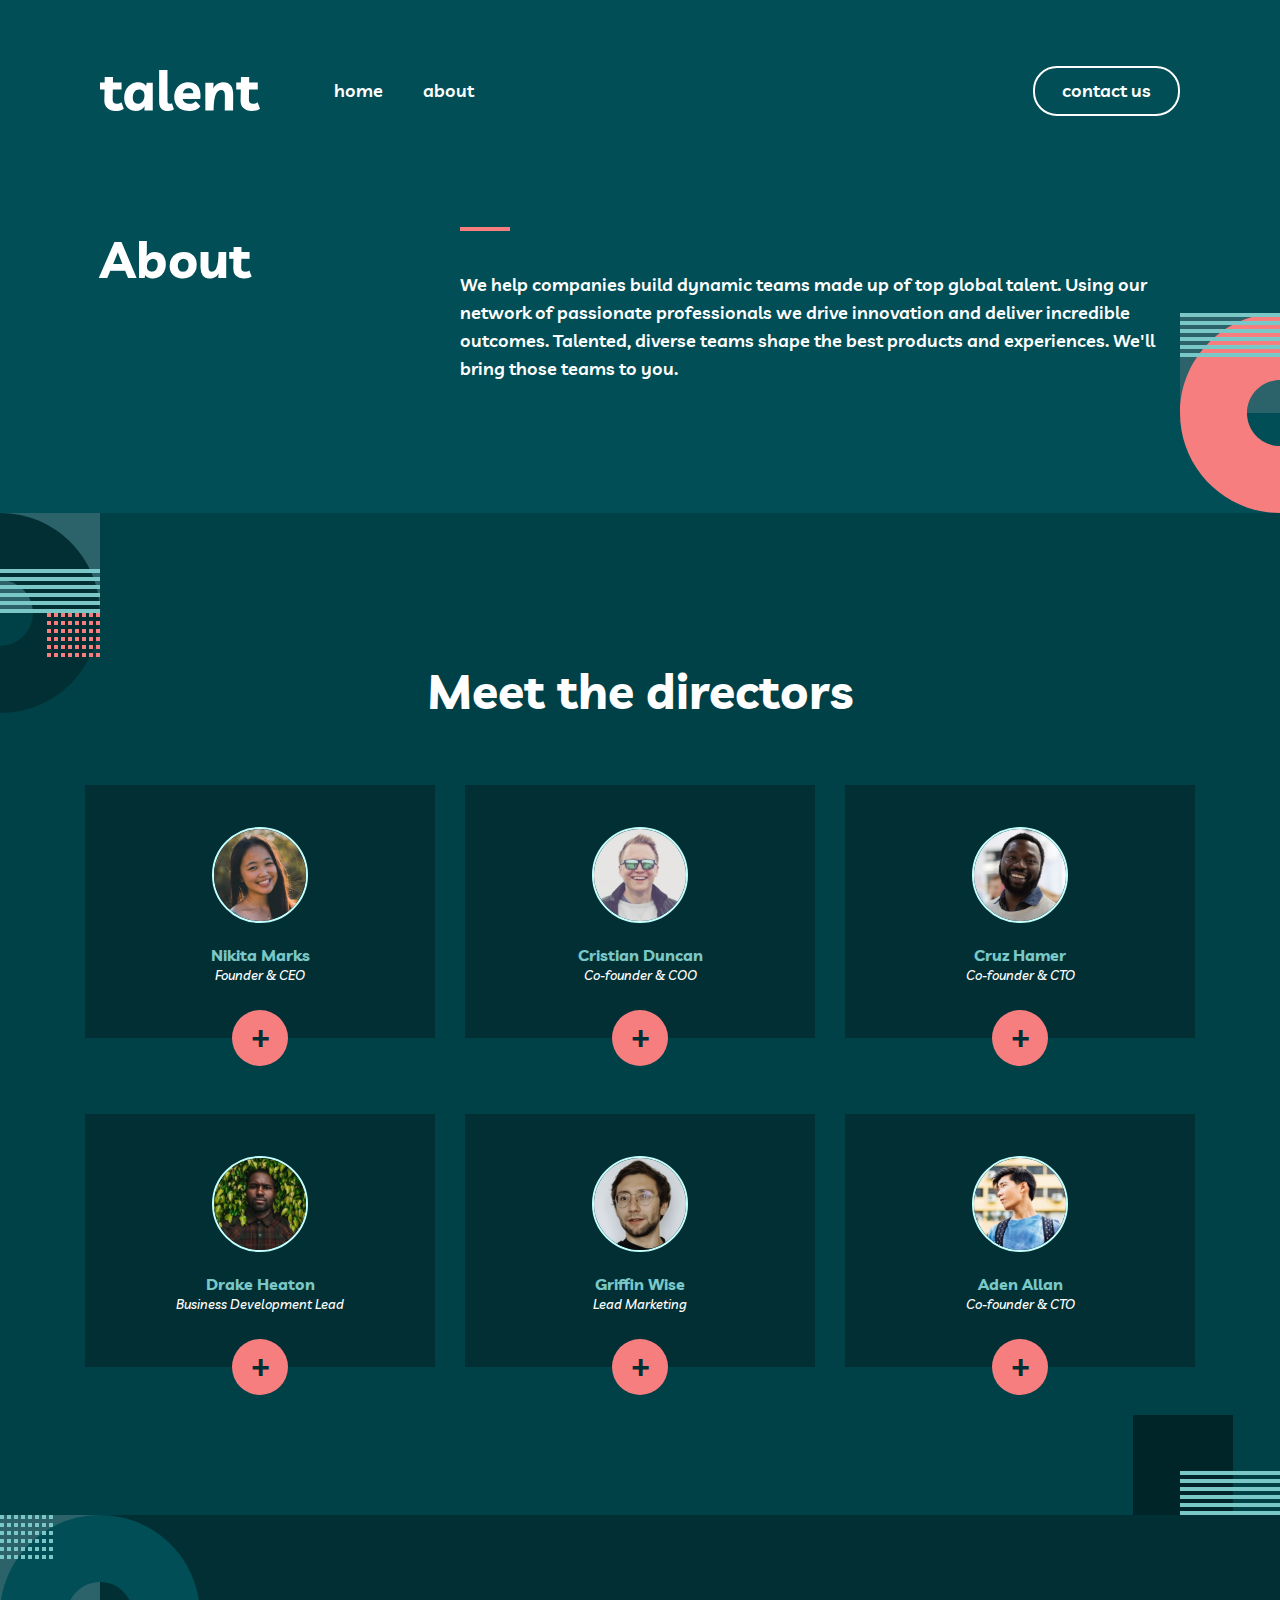
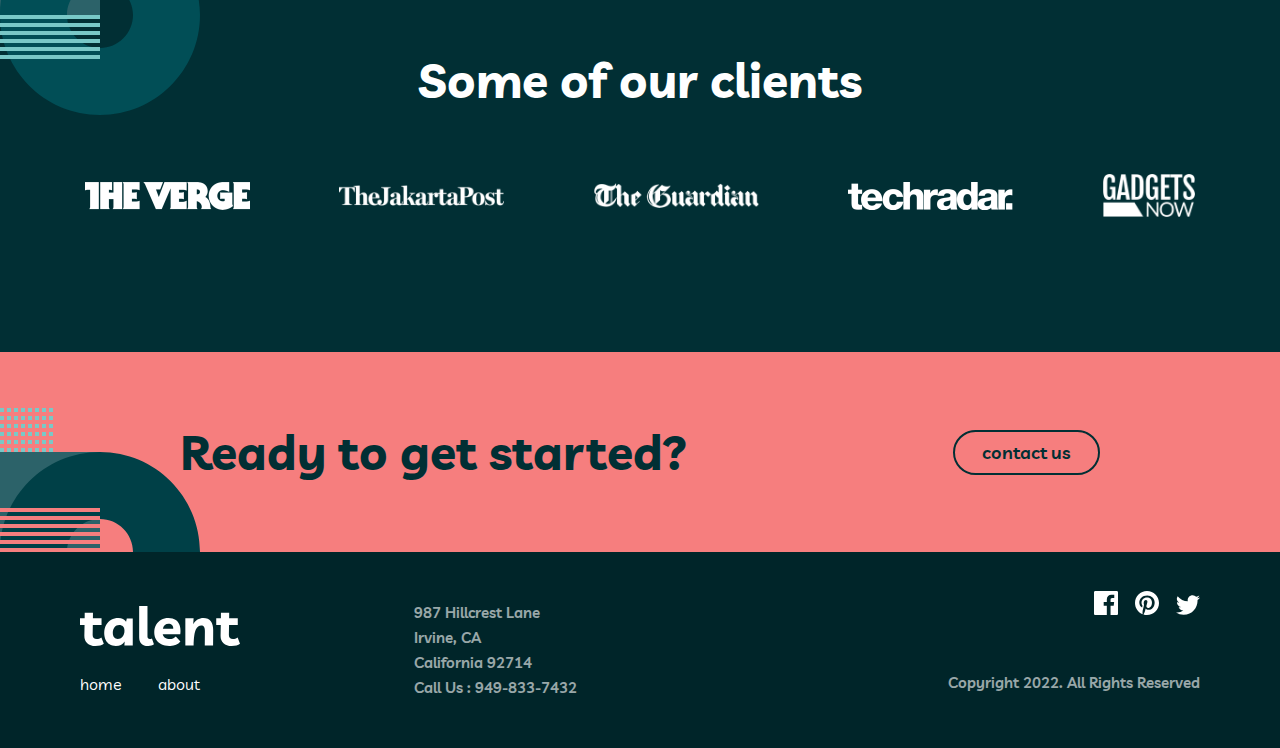
==== about.html @ c0623b6f "Merge branch 'master' of github.com:rakleviciusa/find-the-best-talent" ====
<!DOCTYPE html>
<html lang="en">
  <head>
    <meta charset="UTF-8" />
    <meta http-equiv="X-UA-Compatible" content="IE=edge" />
    <meta name="viewport" content="width=device-width, initial-scale=1.0" />
    <link rel="preconnect" href="https://fonts.googleapis.com" />
    <link rel="preconnect" href="https://fonts.gstatic.com" crossorigin />
    <link
      href="https://fonts.googleapis.com/css2?family=Livvic:ital,wght@0,300;0,400;0,600;0,700;1,500&display=swap"
      rel="stylesheet"
    />
    <link rel="stylesheet" href="style.css" />
    <title>Find the best TALENT</title>
  </head>
  <body>

    <header class="header-about">

      <div class="hero-container">
        <nav class="header-nav">
          <div class="nav-logo-links">
            <img class="logo" src="images/logo.svg" alt="logo">
            <a href="index.html">home</a>
            <a href="about.html">about</a>
          </div>
          <a class="contact-btn" href="contact.html">contact us</a>
        </nav>
      
        <div class="hero-h1-flex">
          <h1>About</h1>
          <!-- About dydis per mazas  -->
          <div class="hero-description-line">
            <div class="line about-line"></div>
            <p class="m-2em">
              We help companies build dynamic teams made up of top global talent. 
              Using our network of passionate professionals we drive innovation 
              and deliver incredible outcomes. Talented, diverse teams shape the best 
              products and experiences. We'll bring those teams to you.
            </p>
            <!-- Biski per daug pasistumes i kaire -->
          </div>
        </div>
      </div>

    </header>

    <div class="meet-the-directors">
      <div class="container">
        <h1>Meet the directors</h1>

        <div class="directors-six-blocks">
          <div class="directors-three-blocks">
            <div class="director-description">
              <img class="avatar" src="images/avatar-nikita.jpg" alt="Nikita" />
              <h4>Nikita Marks</h4>
              <p>Founder & CEO</p>
              <button id="directors-btn" class="meet-the-directors-btn">
                <span id="close-span">+</span>
              </button>
            </div>

            <div class="director-description">
              <img
                class="avatar"
                src="images/avatar-christian.jpg"
                alt="Cristian"
              />
              <h4>Cristian Duncan</h4>
              <p>Co-founder & COO</p>
              <button id="directors-btn-cristian" class="meet-the-directors-btn">
                <span>+</span>
              </button>
            </div>

            <div class="director-description">
              <img class="avatar" src="images/avatar-cruz.jpg" alt="Cruz" />
              <h4>Cruz Hamer</h4>
              <p>Co-founder & CTO</p>
              <button id="directors-btn-cruz" class="meet-the-directors-btn">
                <span>+</span>
              </button>
            </div>
          </div>

          <div class="directors-three-blocks">
            <div class="director-description">
              <img class="avatar meet-the-directors-avatar" src="images/avatar-drake.jpg" alt="Drake" />
              <h4>Drake Heaton</h4>
              <p>Business Development Lead</p>
              <button id="directors-btn-drake" class="meet-the-directors-btn">
                <span>+</span>
              </button>
            </div>

            <div class="director-description">
              <img
                class="avatar"
                src="images/avatar-griffin.jpg"
                alt="Griffin"
              />
              <h4>Griffin Wise</h4>
              <p>Lead Marketing</p>
              <button id="directors-btn-griffin" class="meet-the-directors-btn">
                <span>+</span>
              </button>
            </div>

            <div class="director-description">
              <img class="avatar" src="images/avatar-aden.jpg" alt="Cruz" />
              <h4>Aden Allan</h4>
              <p>Co-founder & CTO</p>
              <div class="director-text" id="director-text-id">
                <h4>Aden Allan</h4>
                <p>
                  “Empowered teams create truly amazing products. Set the north star and let them follow it.”
                </p>
              </div>
              <button id="directors-btn-aden" class="meet-the-directors-btn">
                <span>+</span>
              </button>
            </div>
          </div>
        </div>
      </div>
  
    </div>

    <article class="clients">

      <div class="container">
        <h2>Some of our clients</h2>
        <div class="company-logos">
          <img src="images/logo-the-verge.png" alt="Verge logo">
          <img src="images/logo-jakarta-post.png" alt="Jakarta logo">
          <img src="images/logo-the-guardian.png" alt="Guardian logo">
          <img src="images/logo-tech-radar.png" alt="Tech radar logo">
          <img class="gadgets-logo" src="images/logo-gadgets-now.png" alt="Gadgets now logo">
        </div>
      </div>

    </article>

    <div class="ready-to-get-started">

      <div class="get-started-container">
        <div class="get-started-flex">
          <h2>Ready to get started?</h2>
          <a class="contact-btn" href="contact.html">contact us</a>
        </div>
      </div>

    </div>

    <footer>

      <div class="footer-flex hero-container">
        <div class="logo-address-flex">
          <div class="nav-logo-links ">
            <div class="footer-logo-flex">
              <img class="logo" src="images/logo.svg" alt="logo">
                <div class="p-24">
                  <a class="m-r-40" href="index.html">home</a>
                  <a href="about.html">about</a>
                </div>
            </div>
            
            
            <div>
              <p class="footer-address">987  Hillcrest Lane <br>
                Irvine, CA <br>
                  California 92714 <br>
                  Call Us : 949-833-7432</p>
            </div>
          </div>

          
        </div>
        <div class="social-media-copyright">
          <div class="social-media-logos">
            <a href="https://facebook.com/" target="_blank"><img src="images/icon-facebook.svg" alt="Facebook icon"></a>
            <a href="https://pinterst.com/" target="_blank" class="m-16"><img src="images/icon-pinterest.svg" alt="Pinterest icon"></a>
            <a href="https://twitter.com/" target="_blank"><img src="images/icon-twitter.svg" alt="Twitter icon"></a>
          </div>
          <p class="footer-address">Copyright 2022. All Rights Reserved</p>
        </div>

      </div>

    </footer>
    <script src="scripts.js"></script>
</body>
</html>
---- style.css ----
* {
  box-sizing: border-box;
}

body {
  margin: 0;
  font-family: "Livvic", sans-serif;
}

main {
  background-color: #004047;
  height: 745px;
  display: flex;
  justify-content: center;
  align-items: center;
  text-align: center;
  position: relative;
  padding: 0 2em;
}

.container {
  max-width: 1110px;
  position: relative;
}

main h1 {
  margin: 0;
  font-weight: 700;
  font-size: 3rem;
  margin-bottom: 1em;
}

main h1,
main h4,
main p,
.director-description p {
  color: #ffffff;
}

.main-3-blocks {
  display: grid;
  grid-template-columns: repeat(3, 1fr);
  gap: 30px;
}
/* 
.main-heading {
    max-width: 932px;
} */

.quotes-pattern {
  background-image: url(images/icon-quotes.svg);
  background-repeat: no-repeat;
  background-position: top center;
}

.avatar {
  max-width: 62px;
  border-radius: 50%;
  border: 2px solid #c4fffe;
}

.main-description-block .avatar {
  margin-top: 32px;
}

.main-description-block p {
  font-weight: 600;
  font-size: 0.9375rem;
  line-height: 25px;
  padding-top: 3em;
  /* background-attachment: fixed; */
}

.name-position h4,
.director-description h4 {
  color: #79c8c7;
  font-weight: 700;
  margin-bottom: 2px;
}

.name-position p {
  padding: 0;
}

.name-position {
  margin-top: 1.2em;
}

.name-position p,
.director-description p {
  font-style: italic;
  font-weight: 500;
  font-size: 0.8125rem;
  margin-top: 0;
}

.color-ligthblue {
  color: #79c8c7;
}

.pattern-right-bottom {
  position: absolute;
  bottom: 0;
  right: 0;
  max-width: 200px;
}

.patterns-main {
  background-image: url(images/bg-pattern-home-4-about-3.svg), url(images/bg-pattern-home-5.svg);
  background-repeat: no-repeat, no-repeat;
  background-position-y: top, bottom;
  background-position-x: left, right;
}

.meet-the-directors {
  background-color: #004047;
  height: 1002px;
  display: flex;
  justify-content: center;
  align-items: center;
  text-align: center;
  position: relative;
  background-image: url(images/bg-pattern-about-2-contact-1.svg), url(images/bg-pattern-home-4-about-3.svg);
  background-repeat: no-repeat, no-repeat;
  background-position-y: top, bottom;
  background-position-x: calc(0% - 100px), right;
}

.meet-the-directors h1,
main h4,
main p,
.name-position p {
  color: #ffffff;
  margin: 0;
}

.meet-the-directors h1 {
  font-weight: 700;
  font-size: 3rem;
  margin-bottom: 1.33334em;
}

.directors-three-blocks {
  display: grid;
  grid-template-columns: repeat(3, 1fr);
  gap: 30px;
}

.director-description {
  background-color: #012f34;
  display: flex;
  justify-content: center;
  align-items: center;
  flex-direction: column;
  width: 30vmax;
  max-width: 350px;
  height: 30vmax;
  max-height: 253px;
  position: relative;
}

.directors-six-blocks {
  display: grid;
  grid-template-rows: repeat(2, 1fr);
  gap: 76px;
}

.meet-the-directors-btn {
  position: absolute;
  background-color: #f67e7e;
  padding: 0.25em 0.5751em;
  border-radius: 50%;
  border: none;
  color: #012f34;
  font-family: "Livvic", sans-serif;
  font-size: 2rem;
  cursor: pointer;
  bottom: -28px;
  font-weight: 600;
}

.meet-the-directors-btn span {
  position: relative;
  top: -3.5px;
}

.pattern-half {
  max-width: 200px;
  left: -100px;
}

.director-description .avatar {
  max-width: 96px;
}

.close-btn-style {
  background-color: #79C8C7;
  font-family: inherit;
}

#director-text-id {
  display: none;
}

/* HEADER ___________________________ */

header {
  background-color: #014E56;
  height: 700px;
  position: relative;
  padding: 0 2em;
}

.hero-container {
  max-width: 1080px;
  margin: 0 auto;
}

.logo {
  max-width: 160px;
  margin-right: 2.1em;
}

.header-nav {
  display: flex;
  justify-content: space-between;
  align-items: center;
  padding-top: 4.1em;
}

.nav-logo-links {
  display: flex;
  align-items: center;
  gap: 40px;
}

nav a , .hero-description-line p{
  color: #ffffff;
  text-decoration: none;
  font-weight: 600;
  font-size: 1.125rem;
  line-height: 28px;
}

.contact-btn {
  border: 2px solid #FFFFFF ;
  border-radius: 24px;
  padding: 0.5em 1.5em;
}

.hero-h1-flex {
  display: grid;
  grid-template-columns: auto auto;
  margin-top: 6.95em;
  gap: 30px;
}

header h1 {
  font-size: 6.25rem;
  font-weight: 700;
  margin: 0;
  color: #FFFFFF;
  padding-right: 1em;
}

.hero-description-line {
  display: flex;
  flex-direction: column;
  align-items:flex-start;
  justify-content: space-between;
}

.line {
  background-color: #79C8C7;
  height: 4px;
  width: 50px;
}

.pink-color {
  color: #F67E7E;
}

.pattern-mid-left {
  position: relative;
  bottom: 330px;
  left: -100px;
  max-width: 200px;
}

.pattern-container-end {
  position: relative;
  left: 730px;
  top: 120px;
}

.patter-bg{
  background-image: url(images/bg-pattern-home-1.svg);
  background-repeat: no-repeat;
  background-position-x: -100px;
  background-position-y: center;
}

.pattern-bg-hero {
  height: 700px;
  background-image: url(images/bg-pattern-home-2.svg);
  background-repeat: no-repeat;
  background-position-x: right;
  background-position-y: bottom;
}

/* Build and Manage article */

.build-and-manage-article {
  background-color: #012F34;
  color: #FFFFFF;
  height: 684px;
  display: flex;
  justify-content: center;
  align-items: center;
  background-image: url(images/bg-pattern-about-4.svg);
  background-repeat: no-repeat;
  background-position-x: calc(100% + 100px);
  background-position-y: bottom;
}

.build-and-manage-article h2, .build-and-manage-article p, .article-logo-description h4 {
  margin: 0;
}

.build-manage-container {
  max-width: 1110px;
  padding: 0 2em;
}

.build-manage-grid {
  display: grid;
  grid-template-columns: repeat(2,1fr);
  justify-content: center;
  gap: 125px;
}

.article-logo-description {
  display: flex;
  align-items: center;
  gap: 23px;
  margin-bottom: 32px;
}

.build-and-manage-article h2 {
  font-size: 3rem;
}

.article-logo-description h4 {
  color: #F67E7E;
  font-size: 1.125rem;
  font-weight: 700;
  margin-bottom: 16px;
}

.article-logo-description p {
  font-size: 0.9375rem;
  line-height: 25px;
  font-weight: 600;
}

.build-and-manage-line {
  margin-bottom: 2.7em;
}


/* ABOUT HEADER */

.header-about {
  height: 513px;
  background-image: url(images/bg-pattern-about-1-mobile-nav-1.svg);
  background-repeat: no-repeat;
  background-position-x: calc(100% + 100px);
  background-position-y: bottom;
}

.header-about h1, .contact h2 {
  color: #FFFFFF;
  font-size: 3.2rem;
  margin-right: 2.5em;
}

.about-line {
  background-color: #F67E7E;
}

.m-2em {
  margin-top: 40px;
}


/* CONTACT HERO */

.hero-header-height {
  height: 789px;
  position: relative;
}

.contact {
  display: grid;
  grid-template-columns: repeat(2, 1fr);
  align-items: center;
  margin-top: 6em;
}

.contact h2 {
  margin: 0;
}

.contact-section h3 {
  color: #F67E7E;
  font-size: 2rem;
  font-weight: 700;
  margin: 32px 0;

}

.contact-logo-description {
  display: flex;
  align-items: center;
  margin-bottom: 0.4em;
}

.contact-logo-description p {
  color: #FFFFFF;
  margin-left: 23px;
}

form input, form textarea {
  background-color: inherit;
  border: none;
  border-bottom: #FFFFFF 1px solid;
  width: 100%;
  padding: 0 16px 24px 0;
  color: #FFFFFF;
  font-family: "Livvic", sans-serif;
  font-weight: 600;
  font-size: 1rem;
  padding-left: 0.8em;
}

.submit-btn {
  background: #FFFFFF;
  border: none;
  border-radius: 24px;
  font-family: inherit;
  padding: 0.5em 1.6em;
  font-size: 1.125rem;
  font-weight: 600;
  margin-top: 1.2em;
  cursor: pointer;
}

::placeholder {
  color: #FFFFFF;
  font-family: "Livvic", sans-serif;
  opacity: 60%;
  font-weight: 600;
  font-size: 0.9375rem;
}

.right-half {
  right: -100px;
}

.contact-pattern-1 {
  background-image: url(images/bg-pattern-contact-2.svg), url(images/bg-pattern-about-2-contact-1.svg);
  background-repeat: no-repeat, no-repeat;
  background-position-y: bottom, center;
  background-position-x: calc(100% + 100px), calc(0% - 100px);
  
}


/* FOOTER */

footer {
  height: 196px;
  background-color: #002529;
  color: #FFFFFF;
  padding: 0 2em;
}

.footer-flex {
  display: flex;
  justify-content: space-between;
  align-items: center;
  height: 196px;
  max-width: 1120px;
}

.logo-address-flex {
  display: flex;
  align-items: center;
  max-width: 600px;
  gap: 125px;
}

/* .footer-logo-links {
  max-width: 160px;
} */

/* footer .logo img{
  max-width: 160px;
  margin: 0;
} */

.footer-logo-flex {
  padding-right: 100px;
}

.footer-logo-flex img {
  width: 160px;
}

.logo-address-flex a{
  color: #FFFFFF;
  text-decoration: none;
}

.p-24 {
  margin-top: 24px;
}

.m-r-40 {
  margin-right: 2em;
}

.footer-address {
  font-weight: 600;
  font-size: 0.9375em;
  opacity: 0.6;
  line-height: 25px;
}

.social-media-copyright {
  text-align: end;
}

.m-16 {
  margin: 0.8em;
}

.social-media-logos {
  margin-bottom: 51px;
}

/* SOME OF OUR CLIENTS */

.clients {
  height: 437px;
  background-color: #012F34;
  display: flex;
  align-items: center;
  justify-content: center;
  text-align: center;
  padding: 0 2em;
  background-image: url(images/bg-pattern-about-4.svg);
  background-repeat: no-repeat;
}

.clients h2 {
  margin: 0;
  font-weight: 700;
  font-size: 3rem;
  color: #FFFFFF;
  margin-bottom: 64px;
}

.company-logos {
  display: grid;
  grid-template-columns: 2fr 2fr 2fr 2fr 1fr;
  align-items: center;
  gap: 70px;
}

.company-logos img {
  width: 100%;
  max-width: 165px;
}


/* SCROLLBAR */

::-webkit-scrollbar {
  width: 1em;
}

::-webkit-scrollbar-track {
  background-color: #79C8C7;
}

::-webkit-scrollbar-thumb {
  background-color: #012F34;
  border-radius: 100vw;
  border: 0.15em solid #79C8C7;
}

::-webkit-scrollbar-thumb:hover {
  background-color: #001f22;
}

/* READY TO GET STARTED SECTION */

.ready-to-get-started {
  background-color:#f67e7e;
  height: 200px;
  background-image: url(images/bg-pattern-home-6-about-5.svg);
  background-repeat: no-repeat;
  background-position-y: bottom;
}

.get-started-container {
  max-width: 920px;  
  margin: 0 auto;
}

.get-started-flex {
  display: flex;
  align-items: center;
  justify-content: space-between;
  height: 200px;
}

.ready-to-get-started h2 {
  font-weight: 700;
  font-size: 3rem;
  color: #012F34;
}

.ready-to-get-started a {
  text-decoration: none;
  font-size: 1.125rem;
  color: #012F34;
  font-weight: 600;
  border: 2px solid #012F34;
}
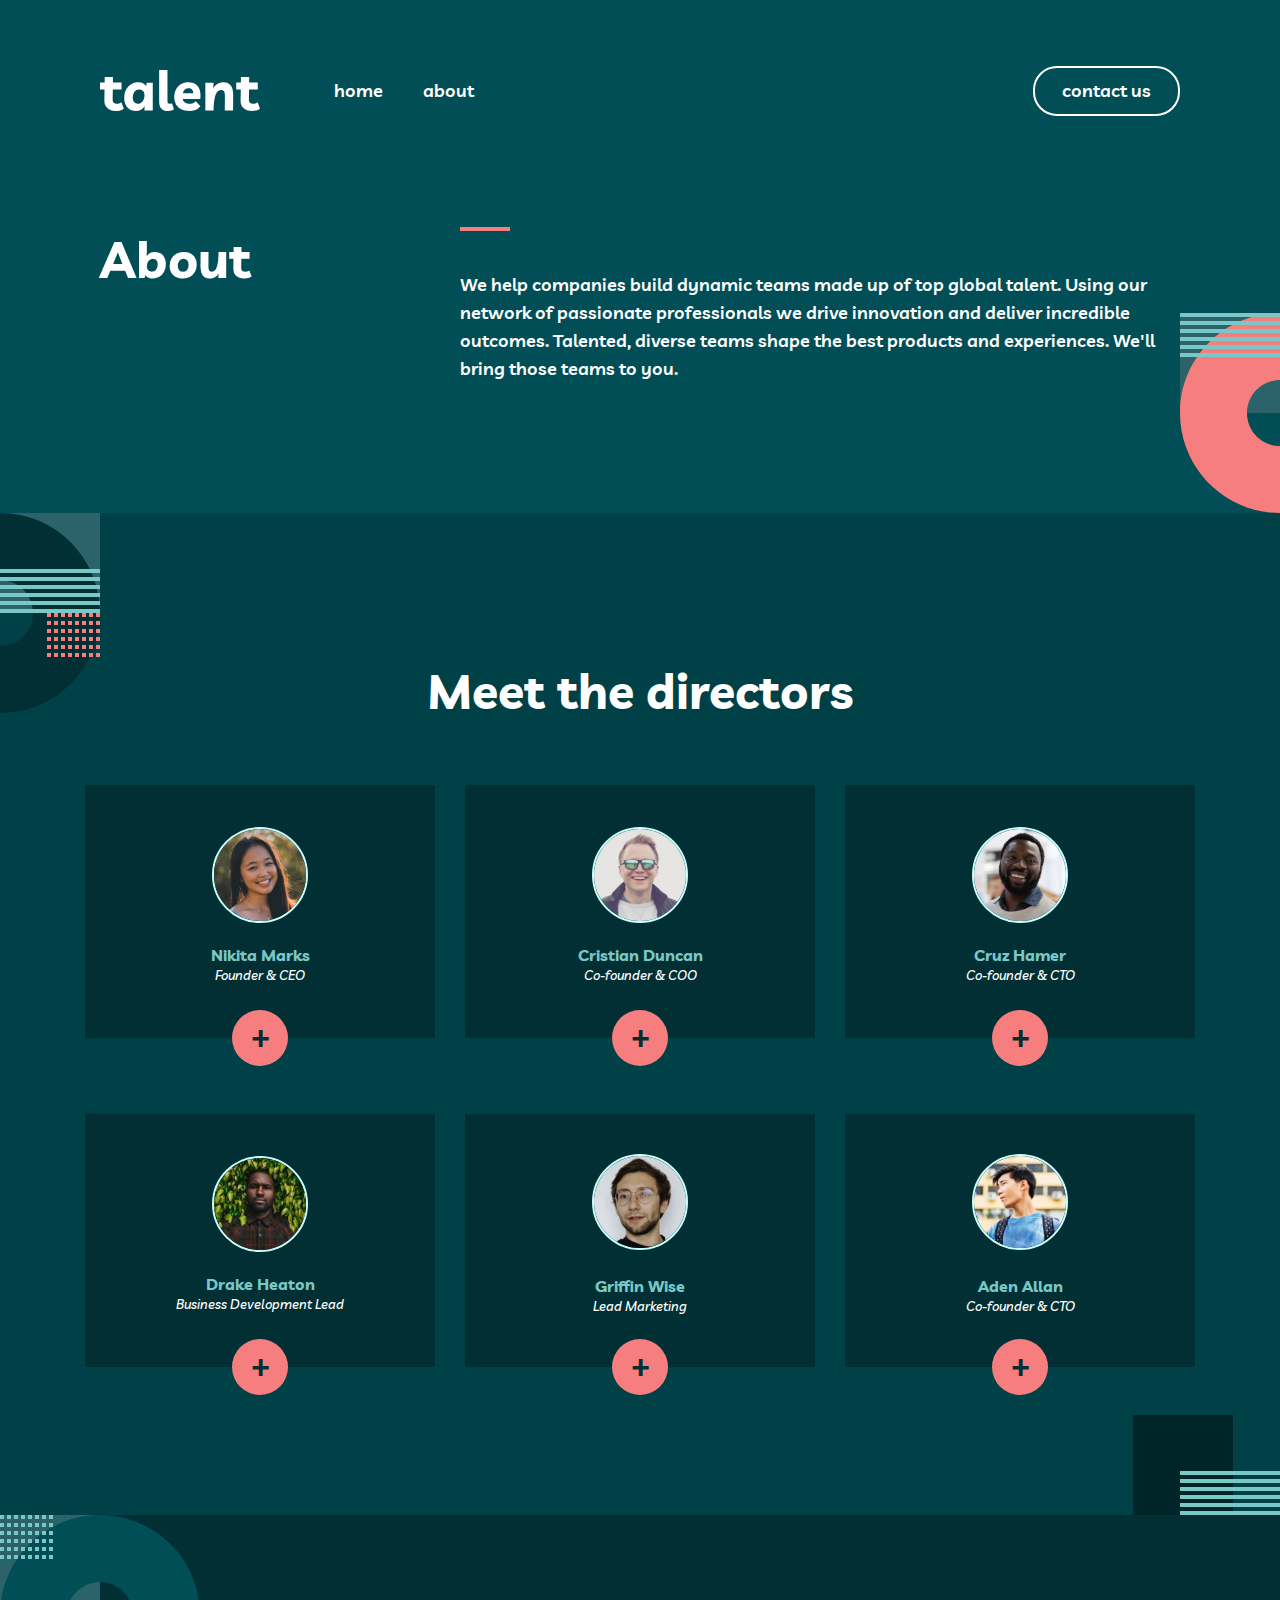
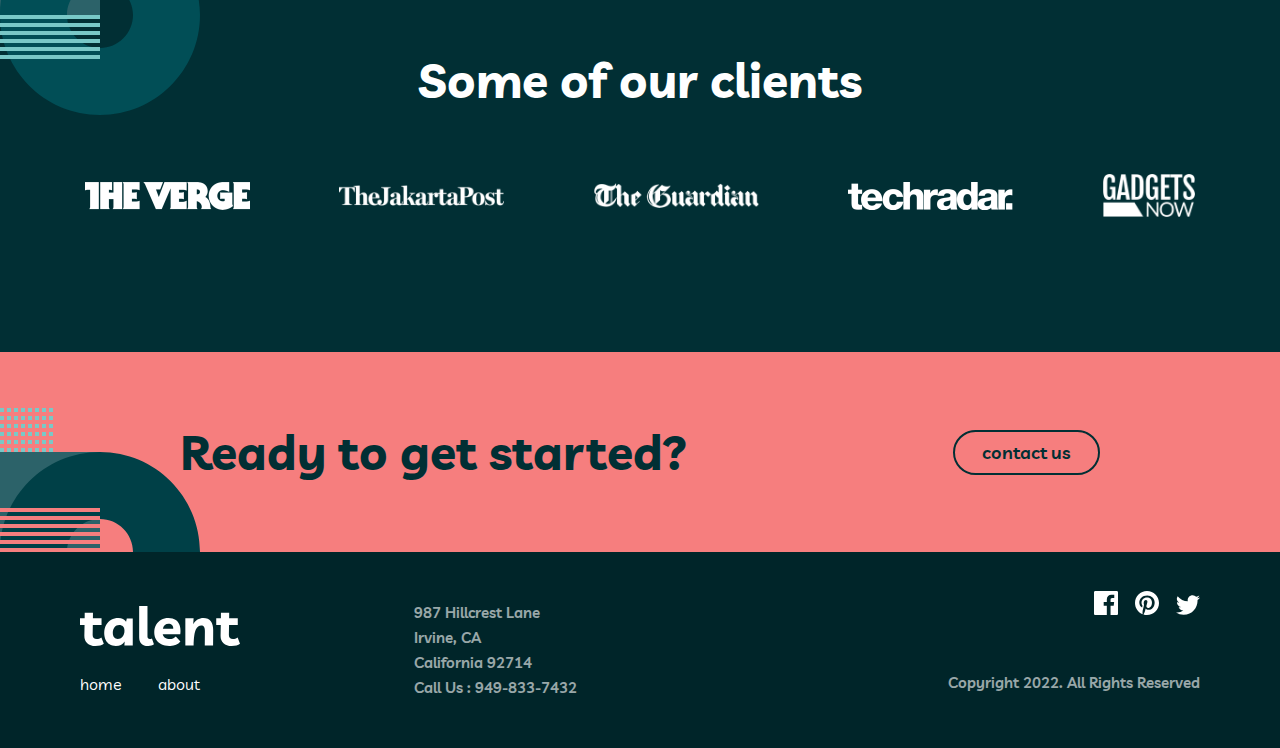
==== commit 934602bc: "Media query tablet && meet the directors script" ====
--- a/about.html
+++ b/about.html
@@ -94,22 +94,32 @@
             </div>
 
             <div class="director-description">
-              <img
-                class="avatar"
-                src="images/avatar-griffin.jpg"
-                alt="Griffin"
-              />
-              <h4>Griffin Wise</h4>
-              <p>Lead Marketing</p>
+              <div id="director-avatar-description-griffin">
+                <img
+                  class="avatar"
+                  src="images/avatar-griffin.jpg"
+                  alt="Griffin"
+                />
+                <h4>Griffin Wise</h4>
+                <p>Lead Marketing</p>
+              </div>
+              <div class="director-text" id="director-text-id-griffin">
+                <h4>Aden Allan</h4>
+                <p>
+                  “Empowered teams create truly amazing products. Set the north star and let them follow it.”
+                </p>
+              </div>
               <button id="directors-btn-griffin" class="meet-the-directors-btn">
                 <span>+</span>
               </button>
             </div>
 
             <div class="director-description">
-              <img class="avatar" src="images/avatar-aden.jpg" alt="Cruz" />
-              <h4>Aden Allan</h4>
-              <p>Co-founder & CTO</p>
+              <div id="director-avatar-description">
+                <img class="avatar" src="images/avatar-aden.jpg" alt="Cruz" />
+                <h4>Aden Allan</h4>
+                <p>Co-founder & CTO</p>
+              </div>
               <div class="director-text" id="director-text-id">
                 <h4>Aden Allan</h4>
                 <p>
--- a/style.css
+++ b/style.css
@@ -198,8 +198,12 @@
   font-family: inherit;
 }
 
-#director-text-id {
+.director-text {
   display: none;
+}
+
+#director-text-id { 
+  padding: 0 2em;
 }
 
 /* HEADER ___________________________ */
@@ -638,4 +642,50 @@
   color: #012F34;
   font-weight: 600;
   border: 2px solid #012F34;
+}
+
+/* MEDIA QUERY TABLET 768px*/
+
+@media (max-width: 768px) {
+
+  /* HOME HERO HEADER */
+
+  .hero-h1-flex {
+    display: flex;
+    flex-direction: column;
+    text-align: center;
+  }
+
+  .hero-description-line .line {
+    display: none;
+  }
+
+  .hero-h1-flex h1 {
+    font-size: 4rem;
+    padding: 0;
+  }
+
+  .hero-h1-flex p {
+    max-width: 457px;
+    margin: 0 auto;
+  }
+
+  .build-manage-grid {
+    display: flex;
+    flex-direction: column;
+    gap: 64px;
+  }
+
+  .build-manage-container {
+    max-width: 572px;
+  }
+
+  .build-and-manage-article h2 {
+    font-size: 2rem;
+  }
+
+  .build-and-manage-article .line {
+    background-color: #F67E7E;
+  }
+
 }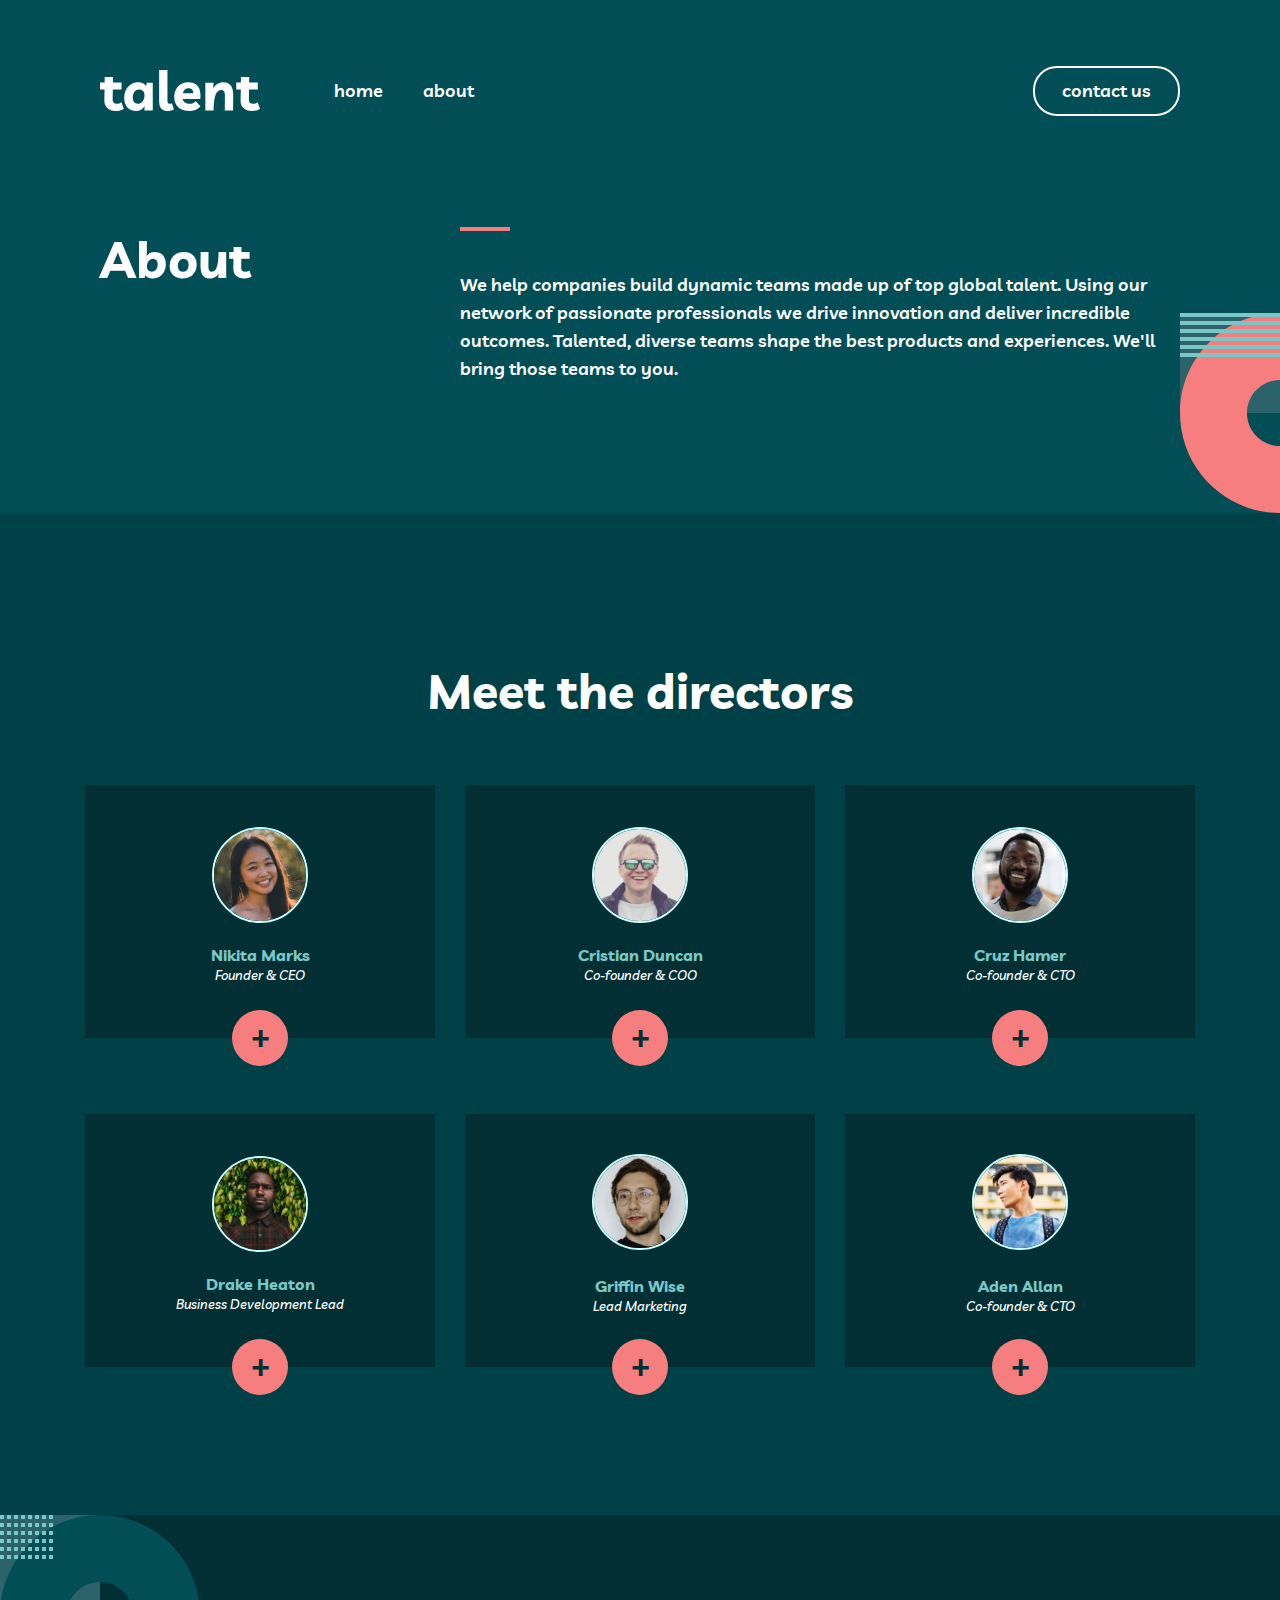
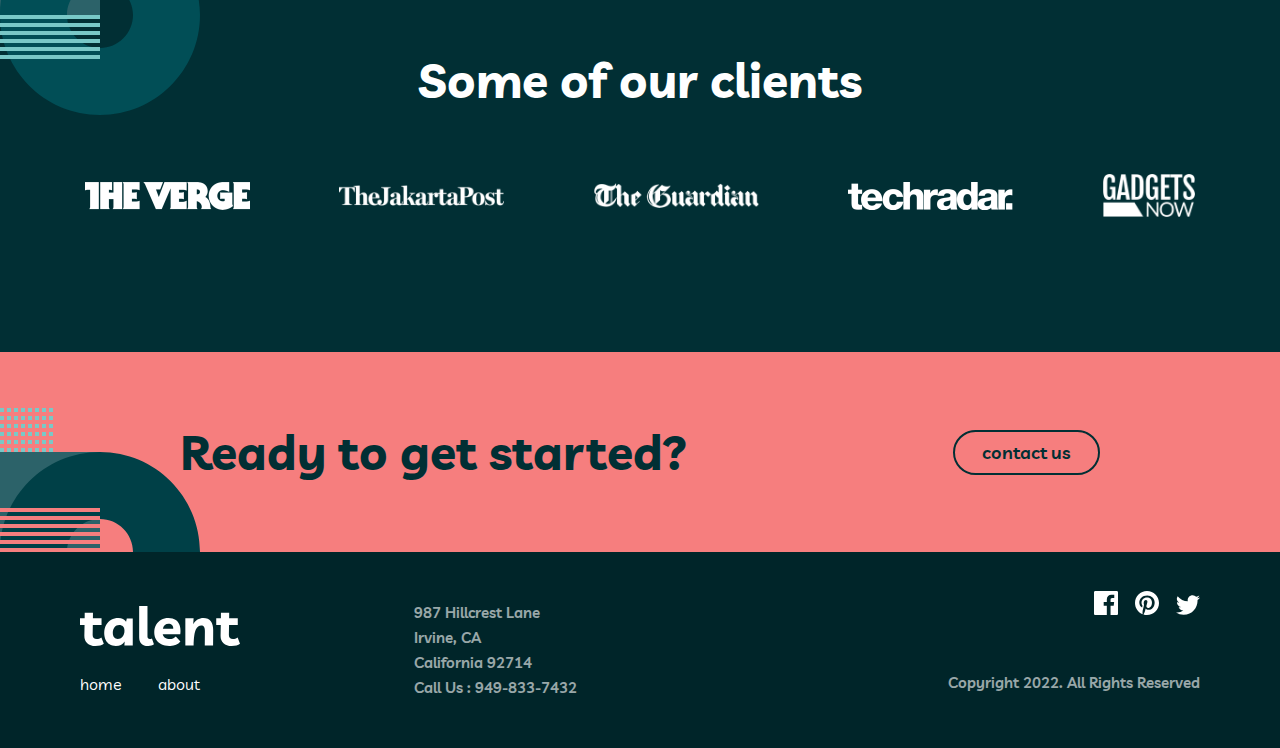
==== commit f6458df2: "Merge branch 'master' into coding" ====
--- a/about.html
+++ b/about.html
@@ -14,29 +14,28 @@
     <title>Find the best TALENT</title>
   </head>
   <body>
-
     <header class="header-about">
-
       <div class="hero-container">
         <nav class="header-nav">
           <div class="nav-logo-links">
-            <img class="logo" src="images/logo.svg" alt="logo">
-            <a href="index.html">home</a>
-            <a href="about.html">about</a>
-          </div>
-          <a class="contact-btn" href="contact.html">contact us</a>
+            <img class="logo" src="images/logo.svg" alt="logo" />
+            <a href="index.html" class="home-btn">home</a>
+            <a href="about.html" class="about-btn">about</a>
+          </div>
+          <a class="contact-btn" :hover href="contact.html">contact us</a>
         </nav>
-      
+
         <div class="hero-h1-flex">
           <h1>About</h1>
           <!-- About dydis per mazas  -->
           <div class="hero-description-line">
             <div class="line about-line"></div>
             <p class="m-2em">
-              We help companies build dynamic teams made up of top global talent. 
-              Using our network of passionate professionals we drive innovation 
-              and deliver incredible outcomes. Talented, diverse teams shape the best 
-              products and experiences. We'll bring those teams to you.
+              We help companies build dynamic teams made up of top global
+              talent. Using our network of passionate professionals we drive
+              innovation and deliver incredible outcomes. Talented, diverse
+              teams shape the best products and experiences. We'll bring those
+              teams to you.
             </p>
             <!-- Biski per daug pasistumes i kaire -->
           </div>
@@ -85,7 +84,11 @@
 
           <div class="directors-three-blocks">
             <div class="director-description">
-              <img class="avatar meet-the-directors-avatar" src="images/avatar-drake.jpg" alt="Drake" />
+              <img
+                class="avatar meet-the-directors-avatar"
+                src="images/avatar-drake.jpg"
+                alt="Drake"
+              />
               <h4>Drake Heaton</h4>
               <p>Business Development Lead</p>
               <button id="directors-btn-drake" class="meet-the-directors-btn">
@@ -137,67 +140,80 @@
     </div>
 
     <article class="clients">
-
       <div class="container">
         <h2>Some of our clients</h2>
         <div class="company-logos">
-          <img src="images/logo-the-verge.png" alt="Verge logo">
-          <img src="images/logo-jakarta-post.png" alt="Jakarta logo">
-          <img src="images/logo-the-guardian.png" alt="Guardian logo">
-          <img src="images/logo-tech-radar.png" alt="Tech radar logo">
-          <img class="gadgets-logo" src="images/logo-gadgets-now.png" alt="Gadgets now logo">
-        </div>
-      </div>
-
+          <img src="images/logo-the-verge.png" alt="Verge logo" />
+          <img src="images/logo-jakarta-post.png" alt="Jakarta logo" />
+          <img src="images/logo-the-guardian.png" alt="Guardian logo" />
+          <img src="images/logo-tech-radar.png" alt="Tech radar logo" />
+          <img
+            class="gadgets-logo"
+            src="images/logo-gadgets-now.png"
+            alt="Gadgets now logo"
+          />
+        </div>
+      </div>
     </article>
 
     <div class="ready-to-get-started">
-
       <div class="get-started-container">
         <div class="get-started-flex">
           <h2>Ready to get started?</h2>
-          <a class="contact-btn" href="contact.html">contact us</a>
-        </div>
-      </div>
-
+          <a class="contact-btn-2variation" :hover href="contact.html"
+            >contact us</a
+          >
+        </div>
+      </div>
     </div>
 
     <footer>
-
       <div class="footer-flex hero-container">
         <div class="logo-address-flex">
-          <div class="nav-logo-links ">
+          <div class="nav-logo-links">
             <div class="footer-logo-flex">
-              <img class="logo" src="images/logo.svg" alt="logo">
-                <div class="p-24">
-                  <a class="m-r-40" href="index.html">home</a>
-                  <a href="about.html">about</a>
-                </div>
-            </div>
-            
-            
+              <img class="logo" src="images/logo.svg" alt="logo" />
+              <div class="p-24">
+                <a class="m-r-40" href="index.html">home</a>
+                <a href="about.html" class="about-btn">about</a>
+              </div>
+            </div>
+
             <div>
-              <p class="footer-address">987  Hillcrest Lane <br>
-                Irvine, CA <br>
-                  California 92714 <br>
-                  Call Us : 949-833-7432</p>
-            </div>
-          </div>
-
-          
+              <p class="footer-address">
+                987 Hillcrest Lane <br />
+                Irvine, CA <br />
+                California 92714 <br />
+                Call Us : 949-833-7432
+              </p>
+            </div>
+          </div>
         </div>
         <div class="social-media-copyright">
           <div class="social-media-logos">
-            <a href="https://facebook.com/" target="_blank"><img src="images/icon-facebook.svg" alt="Facebook icon"></a>
-            <a href="https://pinterst.com/" target="_blank" class="m-16"><img src="images/icon-pinterest.svg" alt="Pinterest icon"></a>
-            <a href="https://twitter.com/" target="_blank"><img src="images/icon-twitter.svg" alt="Twitter icon"></a>
+            <a href="https://facebook.com/" target="_blank"
+              ><svg xmlns="http://www.w3.org/2000/svg" width="24" height="24">
+                <path
+                  d="M22.675 0H1.325C.593 0 0 .593 0 1.325v21.351C0 23.407.593 24 1.325 24H12.82v-9.294H9.692v-3.622h3.128V8.413c0-3.1 1.893-4.788 4.659-4.788 1.325 0 2.463.099 2.795.143v3.24l-1.918.001c-1.504 0-1.795.715-1.795 1.763v2.313h3.587l-.467 3.622h-3.12V24h6.116c.73 0 1.323-.593 1.323-1.325V1.325C24 .593 23.407 0 22.675 0z"
+                /></svg></a>
+            <a href="https://pinterst.com/" target="_blank" class="m-16"
+              ><svg xmlns="http://www.w3.org/2000/svg" width="24" height="24">
+                <path
+                  d="M12 0C5.373 0 0 5.372 0 12c0 5.084 3.163 9.426 7.627 11.174-.105-.949-.2-2.405.042-3.441.218-.937 1.407-5.965 1.407-5.965s-.359-.719-.359-1.782c0-1.668.967-2.914 2.171-2.914 1.023 0 1.518.769 1.518 1.69 0 1.029-.655 2.568-.994 3.995-.283 1.194.599 2.169 1.777 2.169 2.133 0 3.772-2.249 3.772-5.495 0-2.873-2.064-4.882-5.012-4.882-3.414 0-5.418 2.561-5.418 5.207 0 1.031.397 2.138.893 2.738a.36.36 0 01.083.345l-.333 1.36c-.053.22-.174.267-.402.161-1.499-.698-2.436-2.889-2.436-4.649 0-3.785 2.75-7.262 7.929-7.262 4.163 0 7.398 2.967 7.398 6.931 0 4.136-2.607 7.464-6.227 7.464-1.216 0-2.359-.631-2.75-1.378l-.748 2.853c-.271 1.043-1.002 2.35-1.492 3.146C9.57 23.812 10.763 24 12 24c6.627 0 12-5.373 12-12 0-6.628-5.373-12-12-12z"
+                /></svg></a>
+            <a href="https://twitter.com/" target="_blank"
+              ><svg xmlns="http://www.w3.org/2000/svg" width="24" height="20">
+                <path
+                  d="M24 2.557a9.83 9.83 0 01-2.828.775A4.932 4.932 0 0023.337.608a9.864 9.864 0 01-3.127 1.195A4.916 4.916 0 0016.616.248c-3.179 0-5.515 2.966-4.797 6.045A13.978 13.978 0 011.671 1.149a4.93 4.93 0 001.523 6.574 4.903 4.903 0 01-2.229-.616c-.054 2.281 1.581 4.415 3.949 4.89a4.935 4.935 0 01-2.224.084 4.928 4.928 0 004.6 3.419A9.9 9.9 0 010 17.54a13.94 13.94 0 007.548 2.212c9.142 0 14.307-7.721 13.995-14.646A10.025 10.025 0 0024 2.557z"
+                /></svg></a>
           </div>
           <p class="footer-address">Copyright 2022. All Rights Reserved</p>
         </div>
-
-      </div>
-
+      </div>
     </footer>
+
+  </body>
     <script src="scripts.js"></script>
 </body>
+
 </html>
--- a/style.css
+++ b/style.css
@@ -120,10 +120,13 @@
   align-items: center;
   text-align: center;
   position: relative;
+
+=======
   background-image: url(images/bg-pattern-about-2-contact-1.svg), url(images/bg-pattern-home-4-about-3.svg);
   background-repeat: no-repeat, no-repeat;
   background-position-y: top, bottom;
   background-position-x: calc(0% - 100px), right;
+
 }
 
 .meet-the-directors h1,
@@ -184,6 +187,14 @@
   top: -3.5px;
 }
 
+.meet-the-directors-btn:hover {
+  background-color: #79c8c7;
+}
+
+.meet-the-directors-btn:focus {
+  background-color: #79c8c7;
+}
+
 .pattern-half {
   max-width: 200px;
   left: -100px;
@@ -209,7 +220,7 @@
 /* HEADER ___________________________ */
 
 header {
-  background-color: #014E56;
+  background-color: #014e56;
   height: 700px;
   position: relative;
   padding: 0 2em;
@@ -225,6 +236,14 @@
   margin-right: 2.1em;
 }
 
+.home-btn:hover {
+  color: #f67e7e;
+}
+
+.about-btn:hover {
+  color: #f67e7e;
+}
+
 .header-nav {
   display: flex;
   justify-content: space-between;
@@ -238,7 +257,8 @@
   gap: 40px;
 }
 
-nav a , .hero-description-line p{
+nav a,
+.hero-description-line p {
   color: #ffffff;
   text-decoration: none;
   font-weight: 600;
@@ -247,9 +267,25 @@
 }
 
 .contact-btn {
-  border: 2px solid #FFFFFF ;
+  border: 2px solid #ffffff;
   border-radius: 24px;
   padding: 0.5em 1.5em;
+}
+
+.contact-btn:hover {
+  background-color: #ffffff;
+  color: #002529;
+}
+
+.contact-btn-2variation {
+  border: 2px solid #ffffff;
+  border-radius: 24px;
+  padding: 0.5em 1.5em;
+}
+
+.contact-btn-2variation:hover {
+  background-color: #012f34;
+  color: #ffffff;
 }
 
 .hero-h1-flex {
@@ -263,25 +299,25 @@
   font-size: 6.25rem;
   font-weight: 700;
   margin: 0;
-  color: #FFFFFF;
+  color: #ffffff;
   padding-right: 1em;
 }
 
 .hero-description-line {
   display: flex;
   flex-direction: column;
-  align-items:flex-start;
+  align-items: flex-start;
   justify-content: space-between;
 }
 
 .line {
-  background-color: #79C8C7;
+  background-color: #79c8c7;
   height: 4px;
   width: 50px;
 }
 
 .pink-color {
-  color: #F67E7E;
+  color: #f67e7e;
 }
 
 .pattern-mid-left {
@@ -297,7 +333,7 @@
   top: 120px;
 }
 
-.patter-bg{
+.patter-bg {
   background-image: url(images/bg-pattern-home-1.svg);
   background-repeat: no-repeat;
   background-position-x: -100px;
@@ -315,8 +351,8 @@
 /* Build and Manage article */
 
 .build-and-manage-article {
-  background-color: #012F34;
-  color: #FFFFFF;
+  background-color: #012f34;
+  color: #ffffff;
   height: 684px;
   display: flex;
   justify-content: center;
@@ -327,7 +363,9 @@
   background-position-y: bottom;
 }
 
-.build-and-manage-article h2, .build-and-manage-article p, .article-logo-description h4 {
+.build-and-manage-article h2,
+.build-and-manage-article p,
+.article-logo-description h4 {
   margin: 0;
 }
 
@@ -338,7 +376,7 @@
 
 .build-manage-grid {
   display: grid;
-  grid-template-columns: repeat(2,1fr);
+  grid-template-columns: repeat(2, 1fr);
   justify-content: center;
   gap: 125px;
 }
@@ -355,7 +393,7 @@
 }
 
 .article-logo-description h4 {
-  color: #F67E7E;
+  color: #f67e7e;
   font-size: 1.125rem;
   font-weight: 700;
   margin-bottom: 16px;
@@ -370,7 +408,6 @@
 .build-and-manage-line {
   margin-bottom: 2.7em;
 }
-
 
 /* ABOUT HEADER */
 
@@ -382,14 +419,15 @@
   background-position-y: bottom;
 }
 
-.header-about h1, .contact h2 {
-  color: #FFFFFF;
+.header-about h1,
+.contact h2 {
+  color: #ffffff;
   font-size: 3.2rem;
   margin-right: 2.5em;
 }
 
 .about-line {
-  background-color: #F67E7E;
+  background-color: #f67e7e;
 }
 
 .m-2em {
@@ -416,11 +454,10 @@
 }
 
 .contact-section h3 {
-  color: #F67E7E;
+  color: #f67e7e;
   font-size: 2rem;
   font-weight: 700;
   margin: 32px 0;
-
 }
 
 .contact-logo-description {
@@ -430,17 +467,18 @@
 }
 
 .contact-logo-description p {
-  color: #FFFFFF;
+  color: #ffffff;
   margin-left: 23px;
 }
 
-form input, form textarea {
+form input,
+form textarea {
   background-color: inherit;
   border: none;
-  border-bottom: #FFFFFF 1px solid;
+  border-bottom: #ffffff 1px solid;
   width: 100%;
   padding: 0 16px 24px 0;
-  color: #FFFFFF;
+  color: #ffffff;
   font-family: "Livvic", sans-serif;
   font-weight: 600;
   font-size: 1rem;
@@ -448,7 +486,7 @@
 }
 
 .submit-btn {
-  background: #FFFFFF;
+  background: #ffffff;
   border: none;
   border-radius: 24px;
   font-family: inherit;
@@ -460,7 +498,7 @@
 }
 
 ::placeholder {
-  color: #FFFFFF;
+  color: #ffffff;
   font-family: "Livvic", sans-serif;
   opacity: 60%;
   font-weight: 600;
@@ -472,11 +510,17 @@
 }
 
 .contact-pattern-1 {
+
+  background-image: url(images/bg-pattern-contact-2.svg);
+  background-repeat: no-repeat;
+  background-position-y: bottom;
+  background-position-x: right;
+
   background-image: url(images/bg-pattern-contact-2.svg), url(images/bg-pattern-about-2-contact-1.svg);
   background-repeat: no-repeat, no-repeat;
   background-position-y: bottom, center;
   background-position-x: calc(100% + 100px), calc(0% - 100px);
-  
+
 }
 
 
@@ -485,7 +529,7 @@
 footer {
   height: 196px;
   background-color: #002529;
-  color: #FFFFFF;
+  color: #ffffff;
   padding: 0 2em;
 }
 
@@ -521,8 +565,8 @@
   width: 160px;
 }
 
-.logo-address-flex a{
-  color: #FFFFFF;
+.logo-address-flex a {
+  color: #ffffff;
   text-decoration: none;
 }
 
@@ -532,6 +576,10 @@
 
 .m-r-40 {
   margin-right: 2em;
+}
+
+.m-r-40:hover {
+  color: #f67e7e;
 }
 
 .footer-address {
@@ -553,11 +601,19 @@
   margin-bottom: 51px;
 }
 
+.social-media-logos a path {
+  fill: #ffffff;
+}
+
+.social-media-logos a:hover path{
+  fill: #f67e7e;
+}
+
 /* SOME OF OUR CLIENTS */
 
 .clients {
   height: 437px;
-  background-color: #012F34;
+  background-color: #012f34;
   display: flex;
   align-items: center;
   justify-content: center;
@@ -571,7 +627,7 @@
   margin: 0;
   font-weight: 700;
   font-size: 3rem;
-  color: #FFFFFF;
+  color: #ffffff;
   margin-bottom: 64px;
 }
 
@@ -587,7 +643,6 @@
   max-width: 165px;
 }
 
-
 /* SCROLLBAR */
 
 ::-webkit-scrollbar {
@@ -595,13 +650,13 @@
 }
 
 ::-webkit-scrollbar-track {
-  background-color: #79C8C7;
+  background-color: #79c8c7;
 }
 
 ::-webkit-scrollbar-thumb {
-  background-color: #012F34;
+  background-color: #012f34;
   border-radius: 100vw;
-  border: 0.15em solid #79C8C7;
+  border: 0.15em solid #79c8c7;
 }
 
 ::-webkit-scrollbar-thumb:hover {
@@ -611,7 +666,7 @@
 /* READY TO GET STARTED SECTION */
 
 .ready-to-get-started {
-  background-color:#f67e7e;
+  background-color: #f67e7e;
   height: 200px;
   background-image: url(images/bg-pattern-home-6-about-5.svg);
   background-repeat: no-repeat;
@@ -619,7 +674,7 @@
 }
 
 .get-started-container {
-  max-width: 920px;  
+  max-width: 920px;
   margin: 0 auto;
 }
 
@@ -633,14 +688,37 @@
 .ready-to-get-started h2 {
   font-weight: 700;
   font-size: 3rem;
-  color: #012F34;
+  color: #012f34;
 }
 
 .ready-to-get-started a {
   text-decoration: none;
   font-size: 1.125rem;
-  color: #012F34;
+  color: #012f34;
   font-weight: 600;
+
+  border: 2px solid #012f34;
+}
+
+/* Size adjust */
+
+/* @media screen and (max-width: 640px) {
+  header {
+    height: 567px;
+  }
+
+  .nav-logo-links {
+    height: 32px;
+    width: 126px;
+  }
+
+  .hero-h1-flex {
+    font-size: 20px;
+    line-height: 40px;
+    text-align: center;
+  }
+} */
+=======
   border: 2px solid #012F34;
 }
 
@@ -670,6 +748,8 @@
     margin: 0 auto;
   }
 
+  /* BUILD AND MANAGE SECTION */
+
   .build-manage-grid {
     display: flex;
     flex-direction: column;
@@ -688,4 +768,61 @@
     background-color: #F67E7E;
   }
 
-}+  /* HOME MAIN */
+
+  .patterns-main {
+    height: 1199px;
+  }
+
+  .patterns-main .container {
+    max-width: 573px;
+  }
+
+  .main-3-blocks {
+    display: flex;
+    flex-direction: column;
+  }
+
+  .main-heading h1 {
+    font-size: 2rem;
+  }
+
+  /* GET STARTED SECTION */
+
+  .ready-to-get-started h2{
+    font-size: 2rem;
+  }
+
+  .get-started-container {
+    padding: 0 2em;
+  }
+
+  /* FOOTER */
+
+  footer {
+    height: 271px;
+  }
+
+  .footer-flex {
+    flex-direction: column;
+    justify-content: space-between;
+    height: 271px;
+  }
+
+  .social-media-copyright {
+    display: flex;
+    align-items: space-between;
+    /* justify-content: space-between; */
+  }
+
+  /* .nav-logo-links {
+    gap: 0;
+  } */
+
+  .logo-address-flex {
+    justify-content: space-between;
+  }
+
+
+}
+
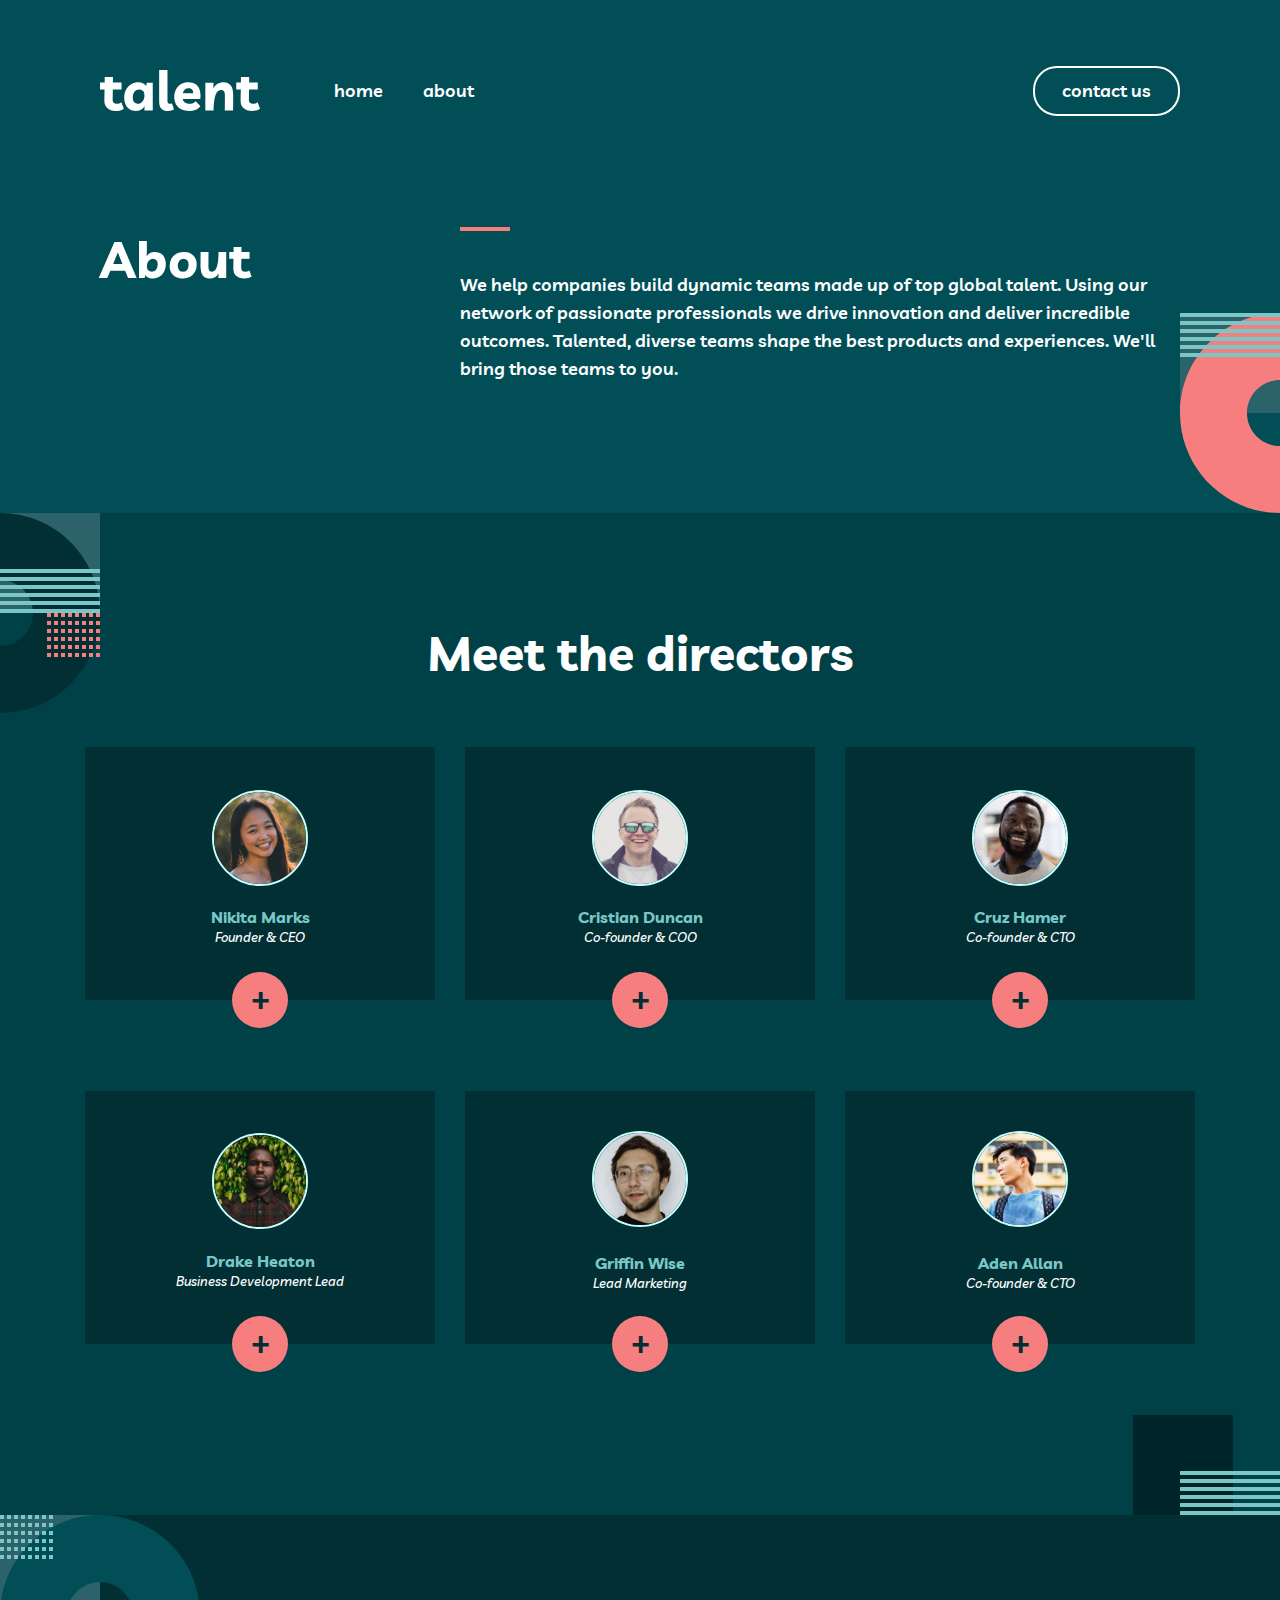
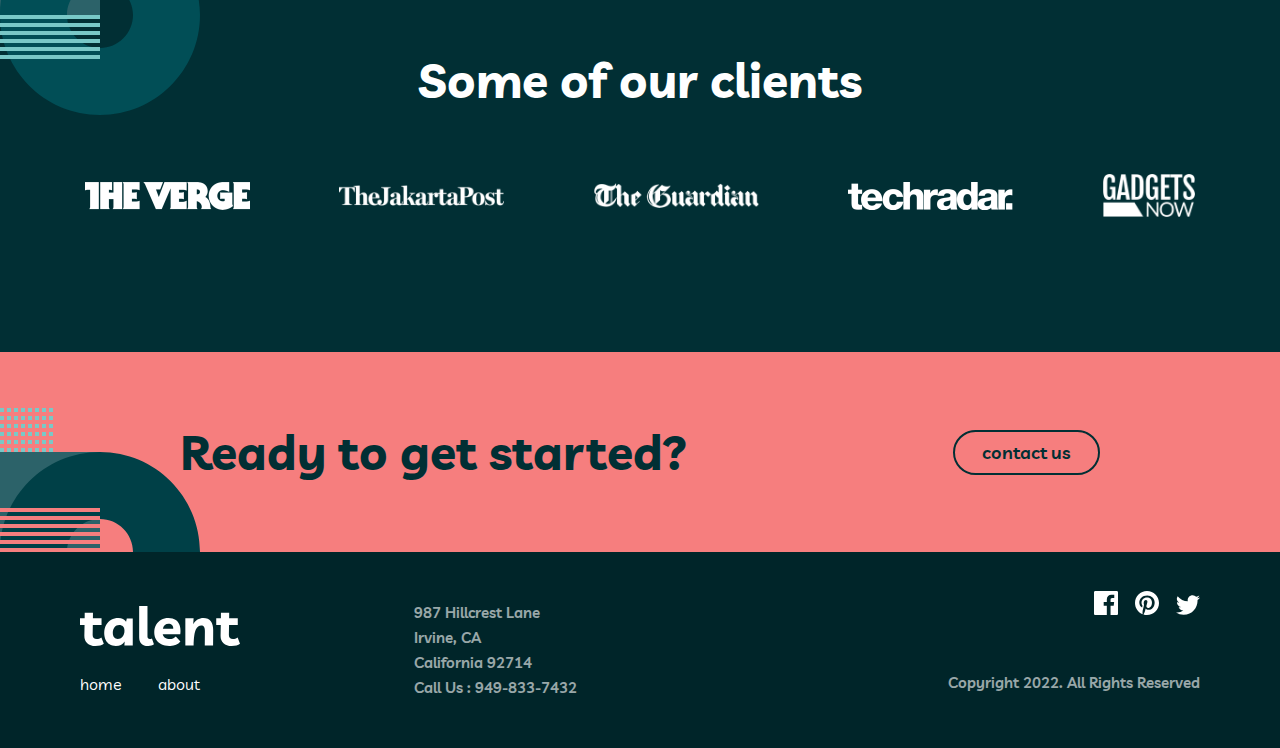
==== commit 43039c99: "About tablet media query" ====
--- a/about.html
+++ b/about.html
@@ -49,7 +49,7 @@
         <h1>Meet the directors</h1>
 
         <div class="directors-six-blocks">
-          <div class="directors-three-blocks">
+          <!-- <div class="directors-three-blocks"> -->
             <div class="director-description">
               <img class="avatar" src="images/avatar-nikita.jpg" alt="Nikita" />
               <h4>Nikita Marks</h4>
@@ -80,9 +80,9 @@
                 <span>+</span>
               </button>
             </div>
-          </div>
-
-          <div class="directors-three-blocks">
+          <!-- </div> -->
+
+          <!-- <div class="directors-three-blocks"> -->
             <div class="director-description">
               <img
                 class="avatar meet-the-directors-avatar"
@@ -133,7 +133,7 @@
                 <span>+</span>
               </button>
             </div>
-          </div>
+          <!-- </div> -->
         </div>
       </div>
   
--- a/style.css
+++ b/style.css
@@ -120,13 +120,10 @@
   align-items: center;
   text-align: center;
   position: relative;
-
-=======
   background-image: url(images/bg-pattern-about-2-contact-1.svg), url(images/bg-pattern-home-4-about-3.svg);
   background-repeat: no-repeat, no-repeat;
   background-position-y: top, bottom;
   background-position-x: calc(0% - 100px), right;
-
 }
 
 .meet-the-directors h1,
@@ -157,15 +154,17 @@
   flex-direction: column;
   width: 30vmax;
   max-width: 350px;
-  height: 30vmax;
-  max-height: 253px;
+  min-width: 100px;
+  height: 253px;
   position: relative;
+  margin-bottom: 3.8em;
 }
 
 .directors-six-blocks {
   display: grid;
-  grid-template-rows: repeat(2, 1fr);
-  gap: 76px;
+  grid-template-columns: auto auto auto;
+  gap: 30px;
+  
 }
 
 .meet-the-directors-btn {
@@ -202,6 +201,7 @@
 
 .director-description .avatar {
   max-width: 96px;
+  min-width: none;
 }
 
 .close-btn-style {
@@ -700,29 +700,6 @@
   border: 2px solid #012f34;
 }
 
-/* Size adjust */
-
-/* @media screen and (max-width: 640px) {
-  header {
-    height: 567px;
-  }
-
-  .nav-logo-links {
-    height: 32px;
-    width: 126px;
-  }
-
-  .hero-h1-flex {
-    font-size: 20px;
-    line-height: 40px;
-    text-align: center;
-  }
-} */
-=======
-  border: 2px solid #012F34;
-}
-
-/* MEDIA QUERY TABLET 768px*/
 
 @media (max-width: 768px) {
 
@@ -822,7 +799,42 @@
   .logo-address-flex {
     justify-content: space-between;
   }
-
-
-}
-
+  
+  .header-about {
+    height: 556px;
+  }
+
+  .header-about h1 {
+    margin: 0;
+  }
+
+  .header-about .m-2em {
+    font-size: 0.9375rem;
+  }
+
+  .meet-the-directors {
+    height: 1219px;
+  }
+
+  .meet-the-directors .container {
+    max-width: 573px;
+  }
+
+  .directors-six-blocks {
+    grid-template-columns: auto auto;
+    gap: 11px;
+  }
+
+  .meet-the-directors h1 {
+    font-size: 2rem;
+    margin-bottom: 2.4em;
+  }
+
+  .company-logos {
+    gap: 20px;
+  }
+
+
+
+}
+
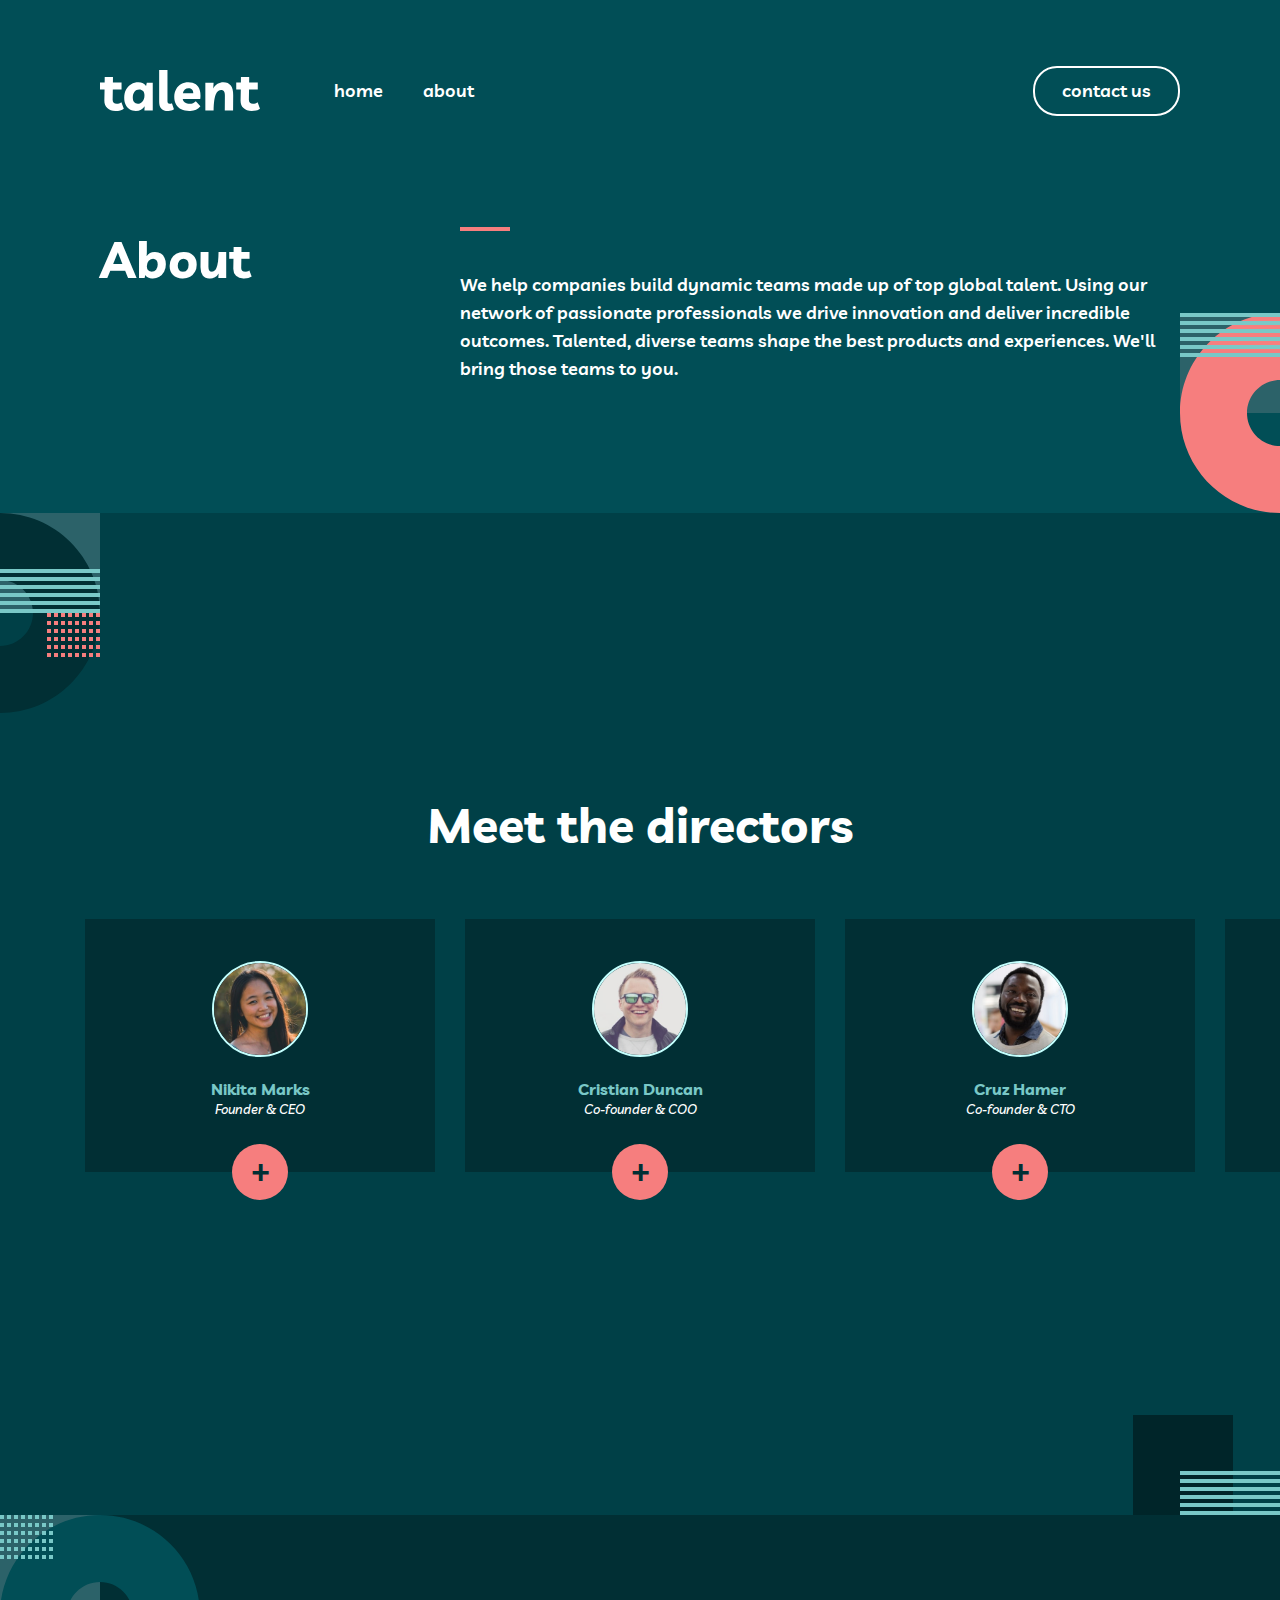
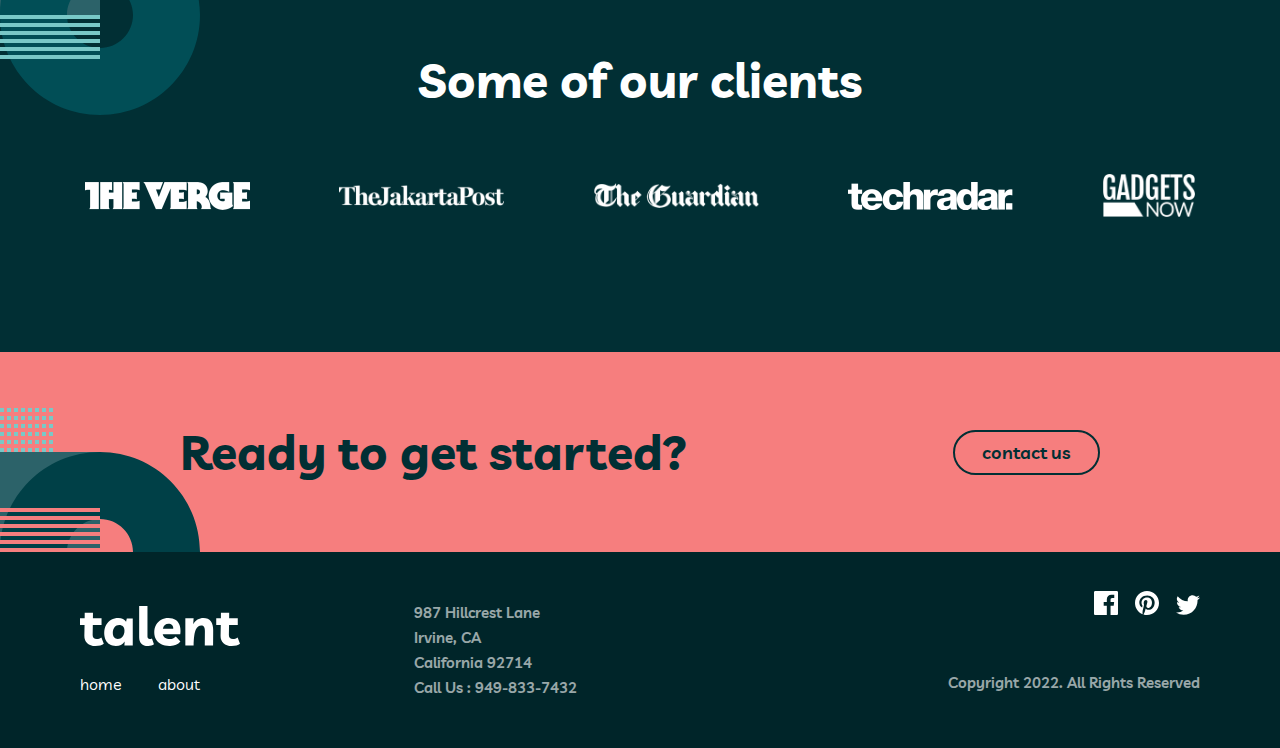
==== commit 74d265b0: "bug project" ====
--- a/about.html
+++ b/about.html
@@ -27,7 +27,7 @@
 
         <div class="hero-h1-flex">
           <h1>About</h1>
-          <!-- About dydis per mazas  -->
+          <!-- About dydis per mazas, size didesnio reiketu, 3.2 rem i px isvertus, kazkur 52px, o  reik 64px  -->
           <div class="hero-description-line">
             <div class="line about-line"></div>
             <p class="m-2em">
@@ -49,7 +49,7 @@
         <h1>Meet the directors</h1>
 
         <div class="directors-six-blocks">
-          <!-- <div class="directors-three-blocks"> -->
+          <div class="directors-three-blocks">
             <div class="director-description">
               <img class="avatar" src="images/avatar-nikita.jpg" alt="Nikita" />
               <h4>Nikita Marks</h4>
@@ -80,9 +80,9 @@
                 <span>+</span>
               </button>
             </div>
-          <!-- </div> -->
-
-          <!-- <div class="directors-three-blocks"> -->
+          </div>
+
+          <div class="directors-three-blocks">
             <div class="director-description">
               <img
                 class="avatar meet-the-directors-avatar"
@@ -127,13 +127,14 @@
                 <h4>Aden Allan</h4>
                 <p>
                   “Empowered teams create truly amazing products. Set the north star and let them follow it.”
+                  <!-- Iconu truksta, teskstas ribu neturi. -->
                 </p>
               </div>
               <button id="directors-btn-aden" class="meet-the-directors-btn">
                 <span>+</span>
               </button>
             </div>
-          <!-- </div> -->
+          </div>
         </div>
       </div>
   
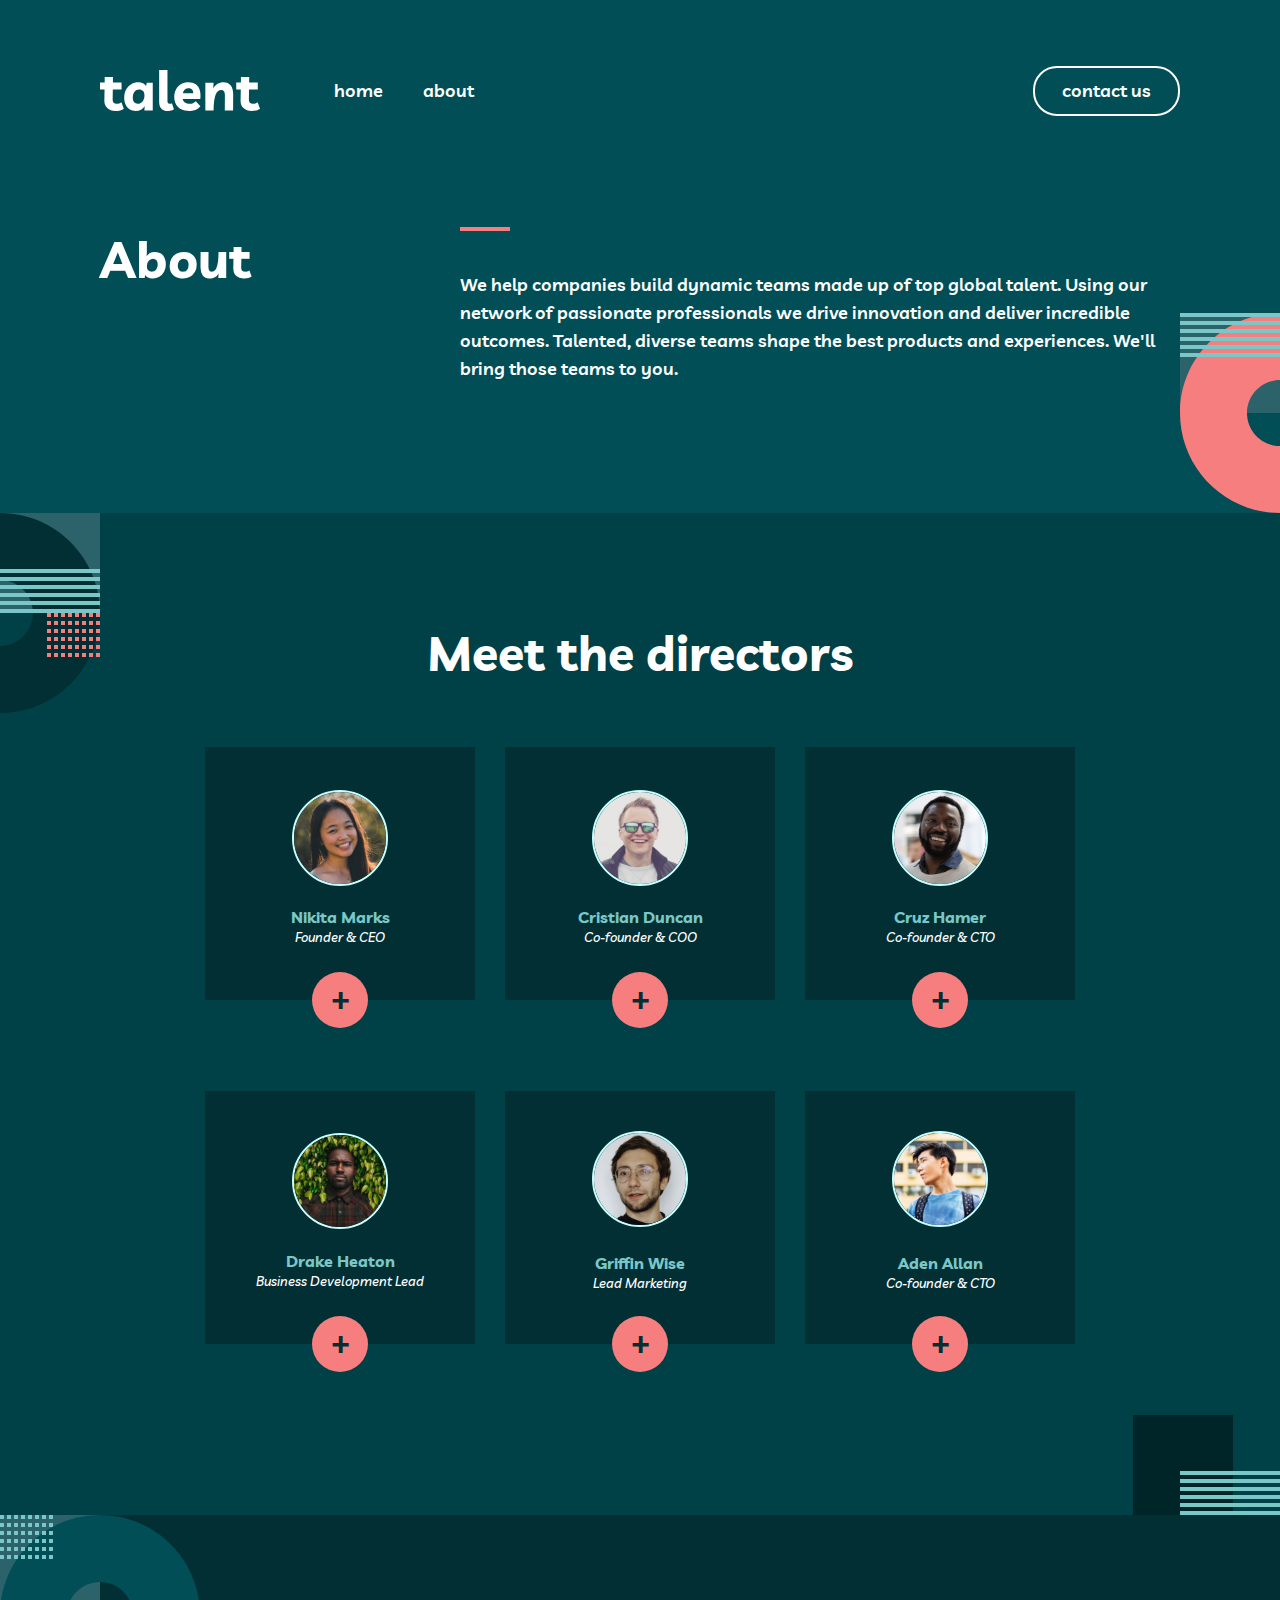
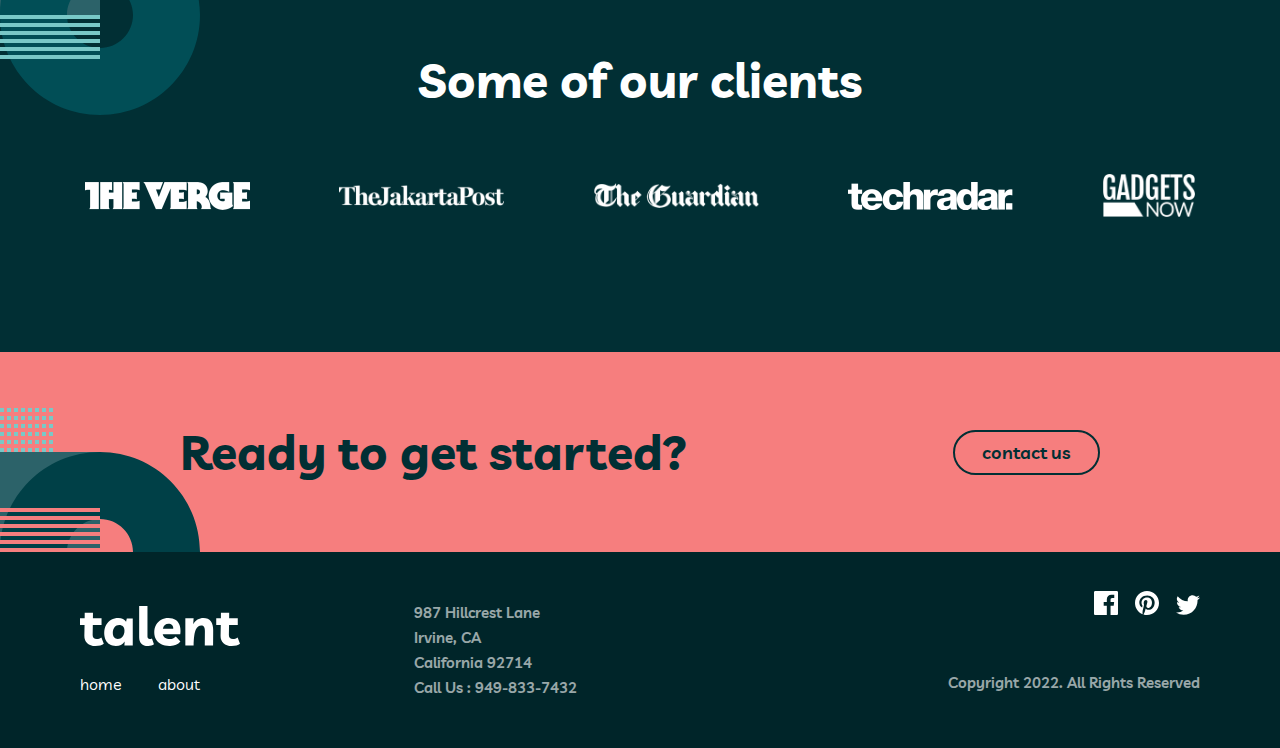
==== commit 0e2e50ad: "Merge pull request #4 from rakleviciusa/about-tablet" ====
--- a/about.html
+++ b/about.html
@@ -49,7 +49,7 @@
         <h1>Meet the directors</h1>
 
         <div class="directors-six-blocks">
-          <div class="directors-three-blocks">
+          <!-- <div class="directors-three-blocks"> -->
             <div class="director-description">
               <img class="avatar" src="images/avatar-nikita.jpg" alt="Nikita" />
               <h4>Nikita Marks</h4>
@@ -80,9 +80,9 @@
                 <span>+</span>
               </button>
             </div>
-          </div>
-
-          <div class="directors-three-blocks">
+          <!-- </div> -->
+
+          <!-- <div class="directors-three-blocks"> -->
             <div class="director-description">
               <img
                 class="avatar meet-the-directors-avatar"
@@ -134,7 +134,7 @@
                 <span>+</span>
               </button>
             </div>
-          </div>
+          <!-- </div> -->
         </div>
       </div>
   
--- a/style.css
+++ b/style.css
@@ -152,9 +152,8 @@
   justify-content: center;
   align-items: center;
   flex-direction: column;
-  width: 30vmax;
+  width: 30vmin;
   max-width: 350px;
-  min-width: 100px;
   height: 253px;
   position: relative;
   margin-bottom: 3.8em;
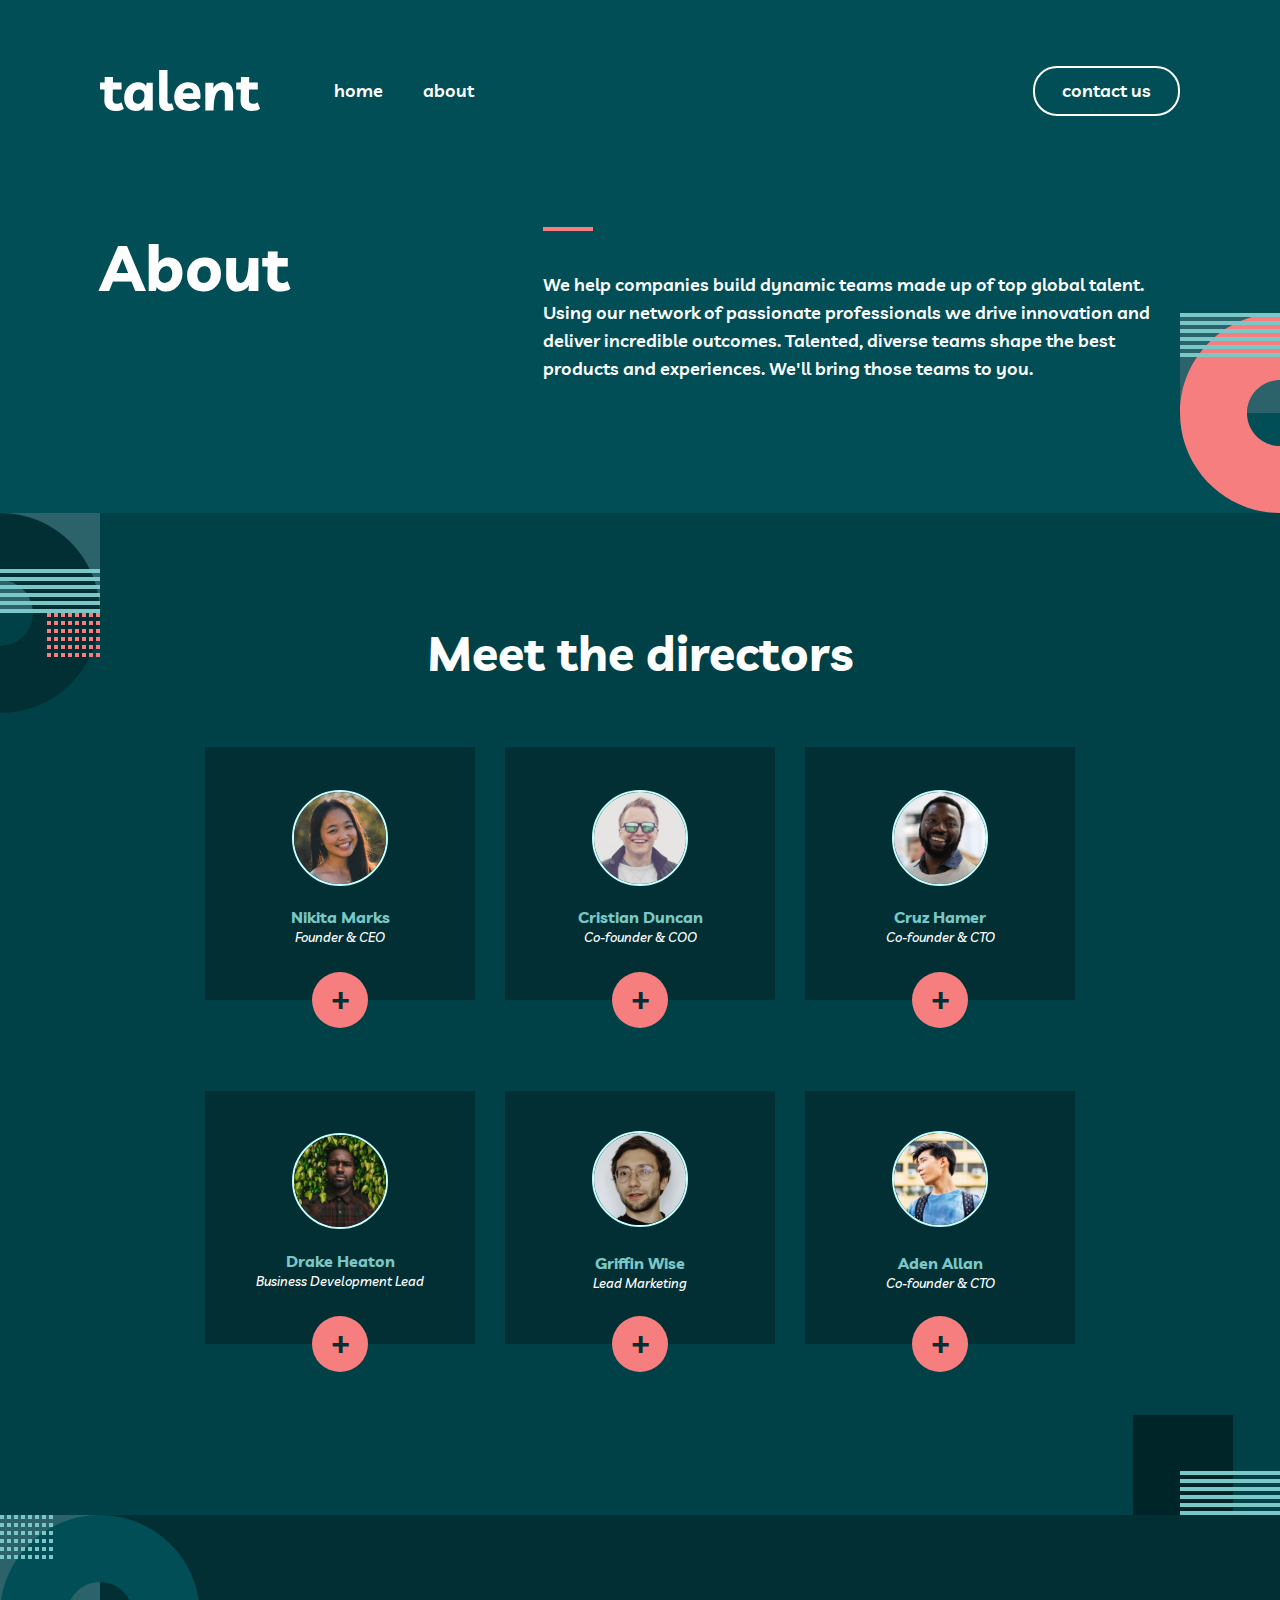
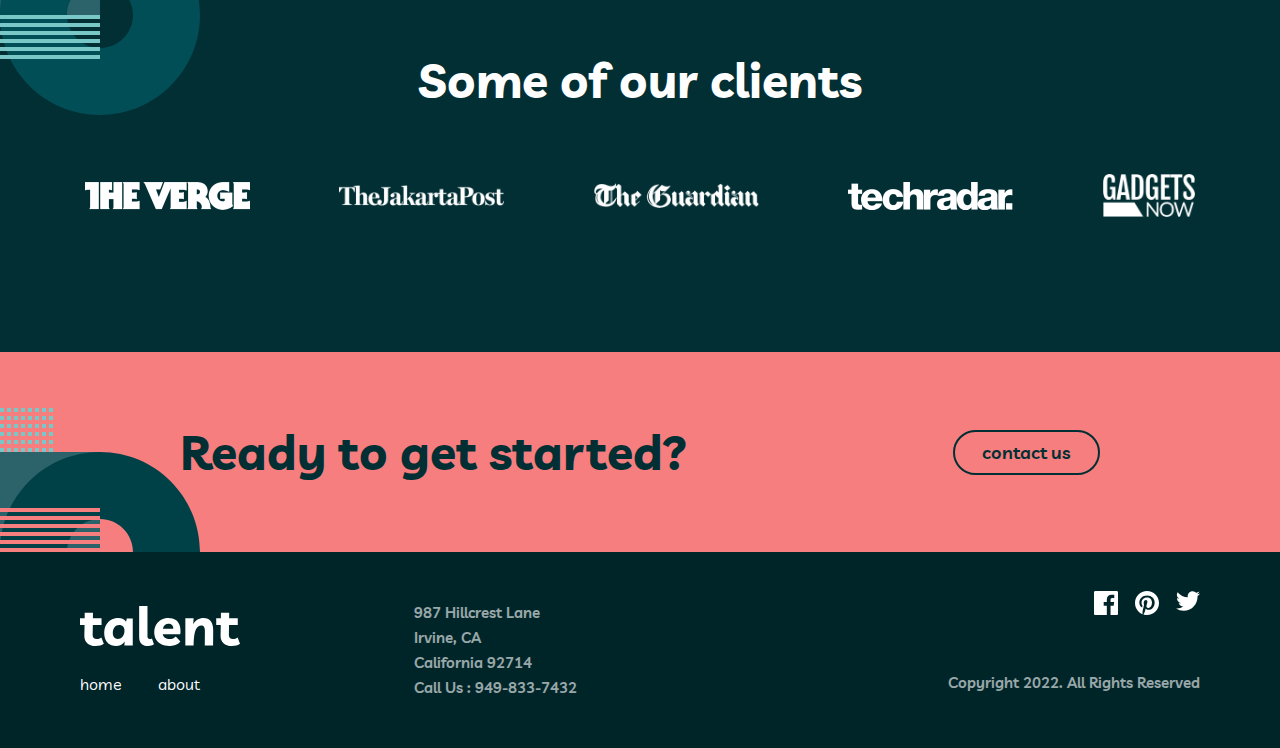
==== commit 9aef15d1: "Done mobile design" ====
--- a/about.html
+++ b/about.html
@@ -169,9 +169,10 @@
     </div>
 
     <footer>
-      <div class="footer-flex hero-container">
+
+      <div class="footer-flex hero-container contact-hero-container">
         <div class="logo-address-flex">
-          <div class="nav-logo-links">
+          <div class="nav-logo-links contact-mobile-logo-links">
             <div class="footer-logo-flex">
               <img class="logo" src="images/logo.svg" alt="logo" />
               <div class="p-24">
@@ -179,6 +180,7 @@
                 <a href="about.html" class="about-btn">about</a>
               </div>
             </div>
+
 
             <div>
               <p class="footer-address">
@@ -188,7 +190,9 @@
                 Call Us : 949-833-7432
               </p>
             </div>
-          </div>
+
+          </div>
+
         </div>
         <div class="social-media-copyright">
           <div class="social-media-logos">
@@ -203,14 +207,16 @@
                   d="M12 0C5.373 0 0 5.372 0 12c0 5.084 3.163 9.426 7.627 11.174-.105-.949-.2-2.405.042-3.441.218-.937 1.407-5.965 1.407-5.965s-.359-.719-.359-1.782c0-1.668.967-2.914 2.171-2.914 1.023 0 1.518.769 1.518 1.69 0 1.029-.655 2.568-.994 3.995-.283 1.194.599 2.169 1.777 2.169 2.133 0 3.772-2.249 3.772-5.495 0-2.873-2.064-4.882-5.012-4.882-3.414 0-5.418 2.561-5.418 5.207 0 1.031.397 2.138.893 2.738a.36.36 0 01.083.345l-.333 1.36c-.053.22-.174.267-.402.161-1.499-.698-2.436-2.889-2.436-4.649 0-3.785 2.75-7.262 7.929-7.262 4.163 0 7.398 2.967 7.398 6.931 0 4.136-2.607 7.464-6.227 7.464-1.216 0-2.359-.631-2.75-1.378l-.748 2.853c-.271 1.043-1.002 2.35-1.492 3.146C9.57 23.812 10.763 24 12 24c6.627 0 12-5.373 12-12 0-6.628-5.373-12-12-12z"
                 /></svg></a>
             <a href="https://twitter.com/" target="_blank"
-              ><svg xmlns="http://www.w3.org/2000/svg" width="24" height="20">
+              ><svg xmlns="http://www.w3.org/2000/svg" width="24" height="24">
                 <path
                   d="M24 2.557a9.83 9.83 0 01-2.828.775A4.932 4.932 0 0023.337.608a9.864 9.864 0 01-3.127 1.195A4.916 4.916 0 0016.616.248c-3.179 0-5.515 2.966-4.797 6.045A13.978 13.978 0 011.671 1.149a4.93 4.93 0 001.523 6.574 4.903 4.903 0 01-2.229-.616c-.054 2.281 1.581 4.415 3.949 4.89a4.935 4.935 0 01-2.224.084 4.928 4.928 0 004.6 3.419A9.9 9.9 0 010 17.54a13.94 13.94 0 007.548 2.212c9.142 0 14.307-7.721 13.995-14.646A10.025 10.025 0 0024 2.557z"
                 /></svg></a>
           </div>
           <p class="footer-address">Copyright 2022. All Rights Reserved</p>
         </div>
-      </div>
+
+      </div>
+
     </footer>
 
   </body>
--- a/style.css
+++ b/style.css
@@ -67,7 +67,7 @@
   font-weight: 600;
   font-size: 0.9375rem;
   line-height: 25px;
-  padding-top: 3em;
+  padding-top: 2.25em;
   /* background-attachment: fixed; */
 }
 
@@ -421,7 +421,7 @@
 .header-about h1,
 .contact h2 {
   color: #ffffff;
-  font-size: 3.2rem;
+  font-size: 64px;
   margin-right: 2.5em;
 }
 
@@ -509,17 +509,10 @@
 }
 
 .contact-pattern-1 {
-
-  background-image: url(images/bg-pattern-contact-2.svg);
-  background-repeat: no-repeat;
-  background-position-y: bottom;
-  background-position-x: right;
-
   background-image: url(images/bg-pattern-contact-2.svg), url(images/bg-pattern-about-2-contact-1.svg);
   background-repeat: no-repeat, no-repeat;
   background-position-y: bottom, center;
   background-position-x: calc(100% + 100px), calc(0% - 100px);
-
 }
 
 
@@ -699,6 +692,10 @@
   border: 2px solid #012f34;
 }
 
+button, a {
+  transition: 0.2s;
+}
+
 
 @media (max-width: 768px) {
 
@@ -722,6 +719,15 @@
   .hero-h1-flex p {
     max-width: 457px;
     margin: 0 auto;
+    font-size: 0.9375rem;
+  }
+  
+  .patter-bg {
+    background-image: none;
+  }
+
+  .pattern-bg-hero {
+    background-position-x: center;
   }
 
   /* BUILD AND MANAGE SECTION */
@@ -761,6 +767,11 @@
 
   .main-heading h1 {
     font-size: 2rem;
+    margin-top: 1em;
+  }
+
+  .build-and-manage-article {
+    background-position-y: top;
   }
 
   /* GET STARTED SECTION */
@@ -829,11 +840,199 @@
     margin-bottom: 2.4em;
   }
 
+  /* SOME OF OUR CLIENTS */
+
+  .clients {
+    background-position-y: calc(0% - 100px);
+  }
+
   .company-logos {
     gap: 20px;
   }
 
-
-
-}
-
+  /* CONTACT  */
+
+  .hero-header-height {
+    height: 1204px;
+  }
+
+  .contact {
+    display: flex;
+    flex-direction: column;
+  }
+
+  .contact form, .contact-section  {
+    width: 80%;
+  }
+
+  .contact form {
+    margin-top: 3.2em;
+  }
+
+  .contact-section h2, .contact-section h3 {
+    text-align: center;
+  }
+
+  .contact-pattern-1 {
+    background-position-y: bottom, calc(0% + 220px);
+  }
+
+}
+
+@media (max-width: 375px){
+
+  header, .hero-container {
+    height: 567px;
+  }
+
+  .contact-btn {
+    display: none;
+  }
+
+  .mobile-hidden {
+    display: none;
+  }
+
+  .hero-h1-flex h1, .contact-section h2 {
+    font-size: 2.5rem;
+  }
+
+  .build-and-manage-article, .build-manage-container {
+    height: 1073px;
+  }
+
+  .build-manage-container h2 {
+    padding-right: 2.5em;
+  }
+
+  .article-logo-description {
+    flex-direction: column;
+    text-align: center;
+  }
+
+  .patterns-main {
+    height: 1410px;
+  }
+
+  .ready-to-get-started {
+    height: 302px;
+  }
+
+  .ready-to-get-started {
+    display: flex;
+    align-items: center;
+
+  }
+
+  .get-started-flex {
+    flex-direction: column;
+    text-align: center;
+    height: auto;
+  }
+
+  .ready-to-get-started h2 {
+    margin-bottom: 0.5em;
+    margin-top: 0;
+  }
+
+  .header-about {
+    background-position-y: calc(100% + 100px);
+  }
+
+  .meet-the-directors {
+    height: 2062px;
+  }
+
+  .directors-six-blocks {
+    grid-template-columns: auto;
+    justify-content: center;
+    gap: 0;
+  }
+
+  .director-description {
+    width: 90vmin;
+  }
+
+  .clients {
+    height: 632px;
+    background-position-x: calc(0% - 100px);
+  }
+
+  .clients h2 {
+    font-size: 2rem;
+  }
+
+  .company-logos {
+    display: flex;
+    flex-direction: column;
+    gap: 56px;
+  }
+
+  .hero-header-height {
+    height: 1132px;
+  }
+
+  .contact-section, .contact form {
+    width: 100%;
+  }
+
+  .contact-pattern-1 {
+    background-image: url(images/bg-pattern-contact-2.svg), none;
+    background-repeat: no-repeat, no-repeat;
+    background-position-y: calc(100% + 100px), calc(100% + 100px);
+    background-position-x: calc(100% + 100px), calc(0% - 100px);
+  }
+
+  footer, .contact-hero-container {
+    height: 432px;
+  }
+
+  .footer-logo-flex {
+    padding-right: 0;
+  }
+
+  .contact-mobile-logo-links {
+    flex-direction: column;
+    text-align: center;
+    gap: 0;
+  }
+
+  .logo {
+    margin-right: 0;
+    max-width: 94.5px;
+  }
+
+  .footer-logo-flex {
+    justify-content: center;
+    align-items: center;
+  }
+
+  .footer-flex {
+    justify-content: center;
+    margin: 0 auto;
+  }
+
+  .logo-address-flex {
+    display: block;
+  }
+
+  .social-media-copyright {
+    flex-direction: column;
+    margin-top: 2em;
+  }
+
+  .social-media-logos {
+    text-align: center;
+    margin-bottom: 0;
+  }
+
+  .footer-address {
+    margin: 1em;
+  }
+
+  .p-24 {
+    margin: 24px 0;
+  }
+
+}
+
